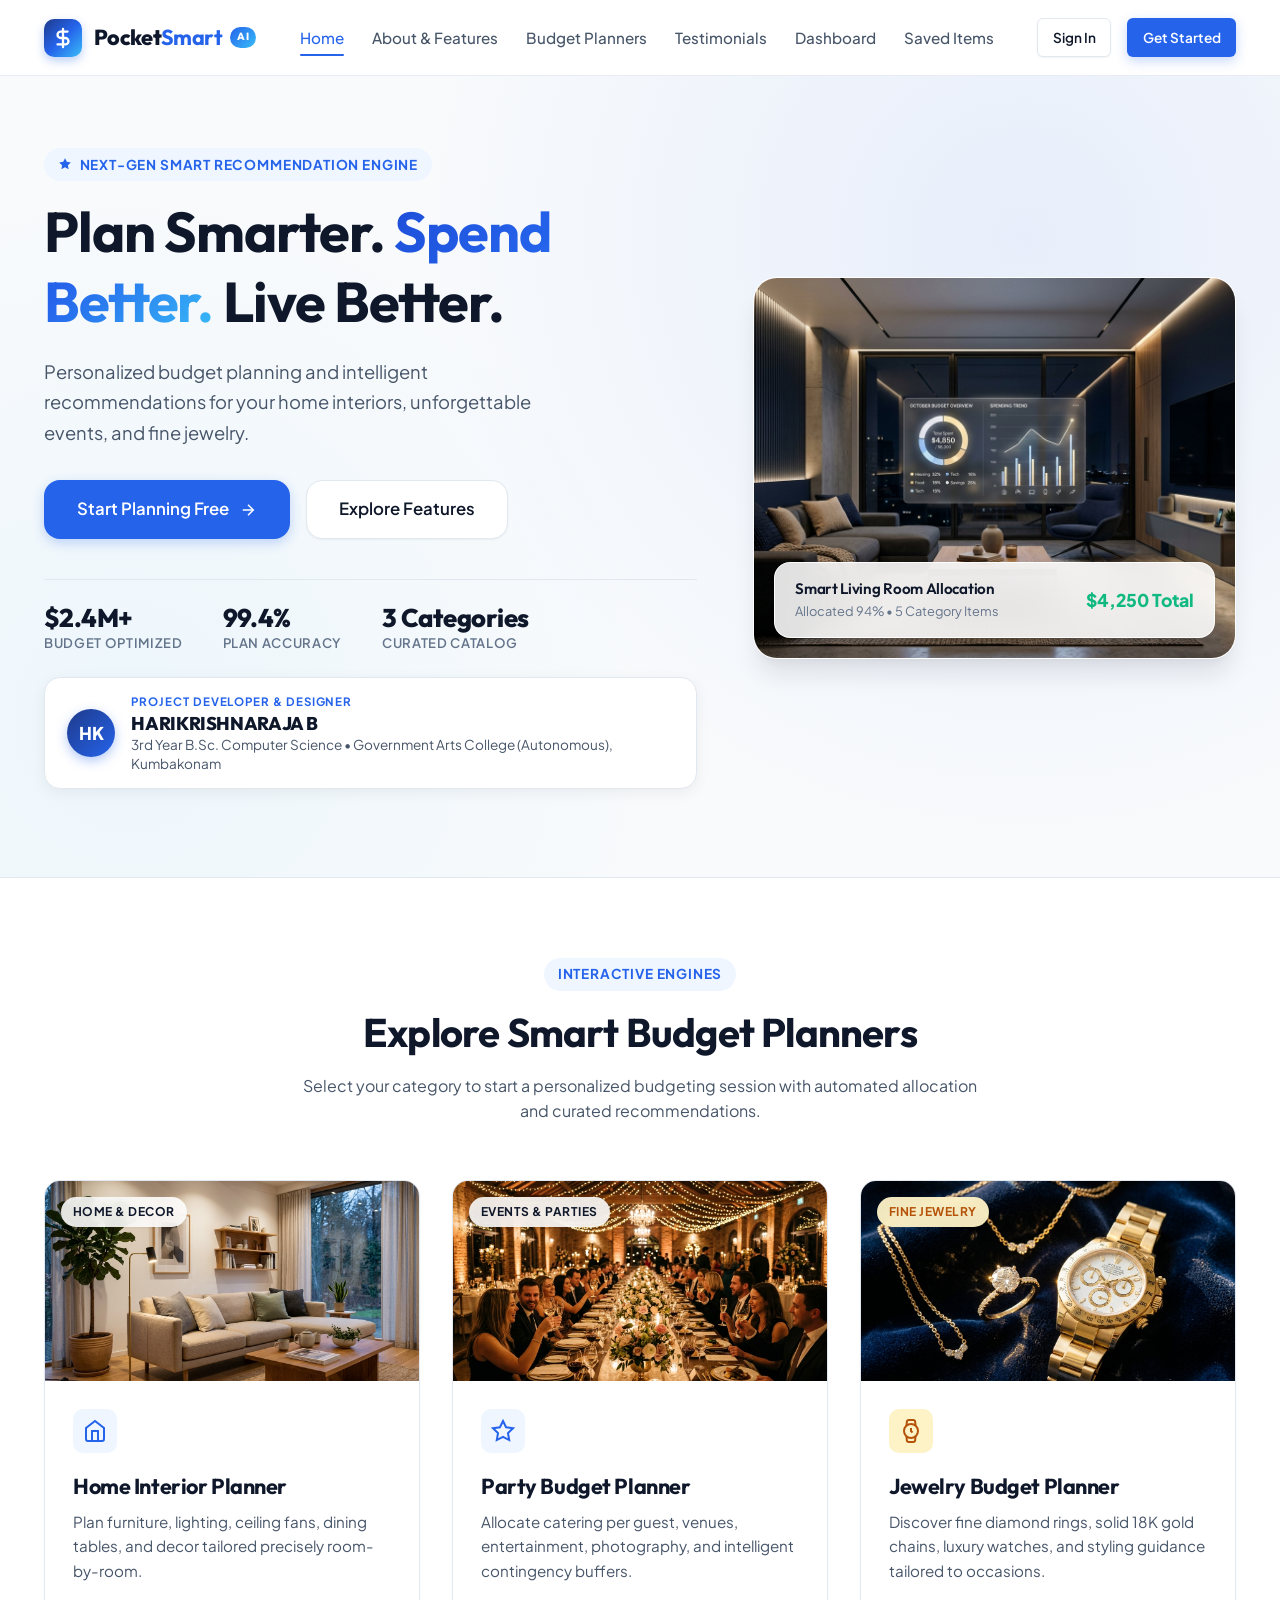
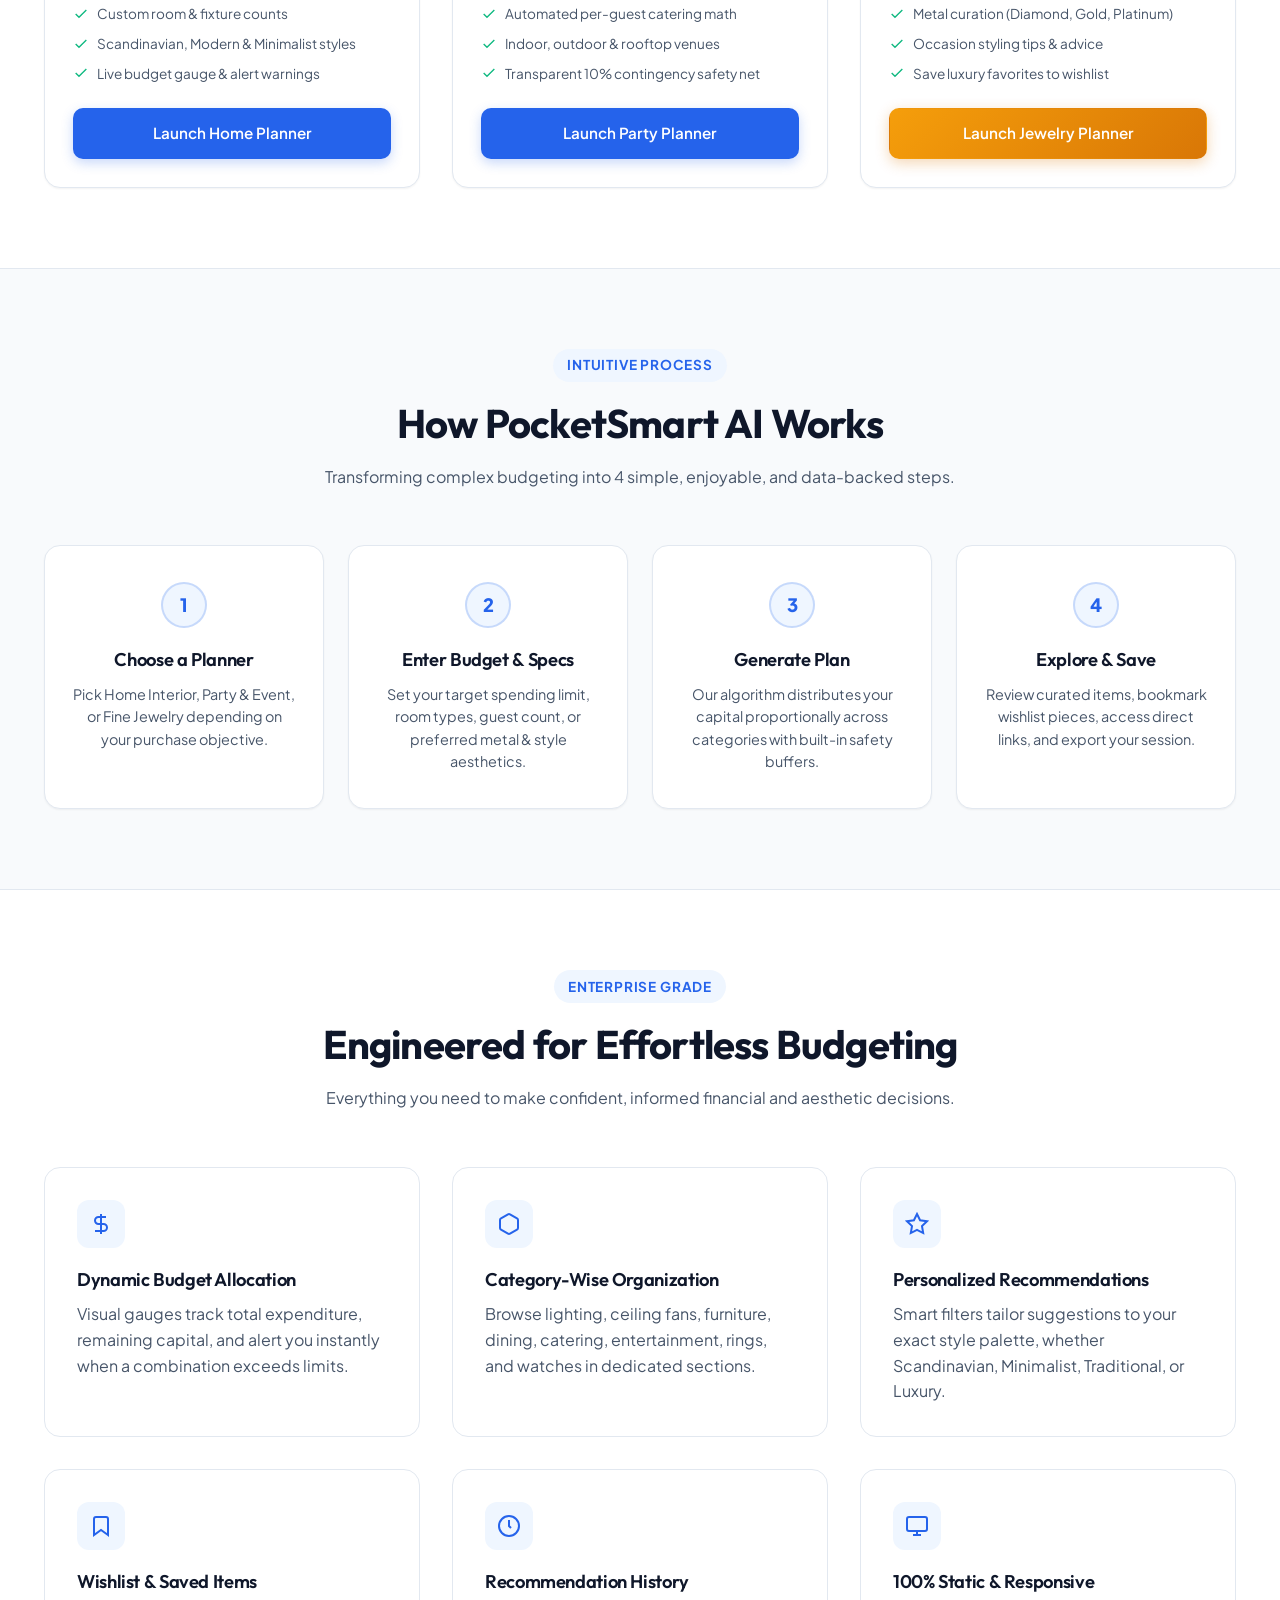
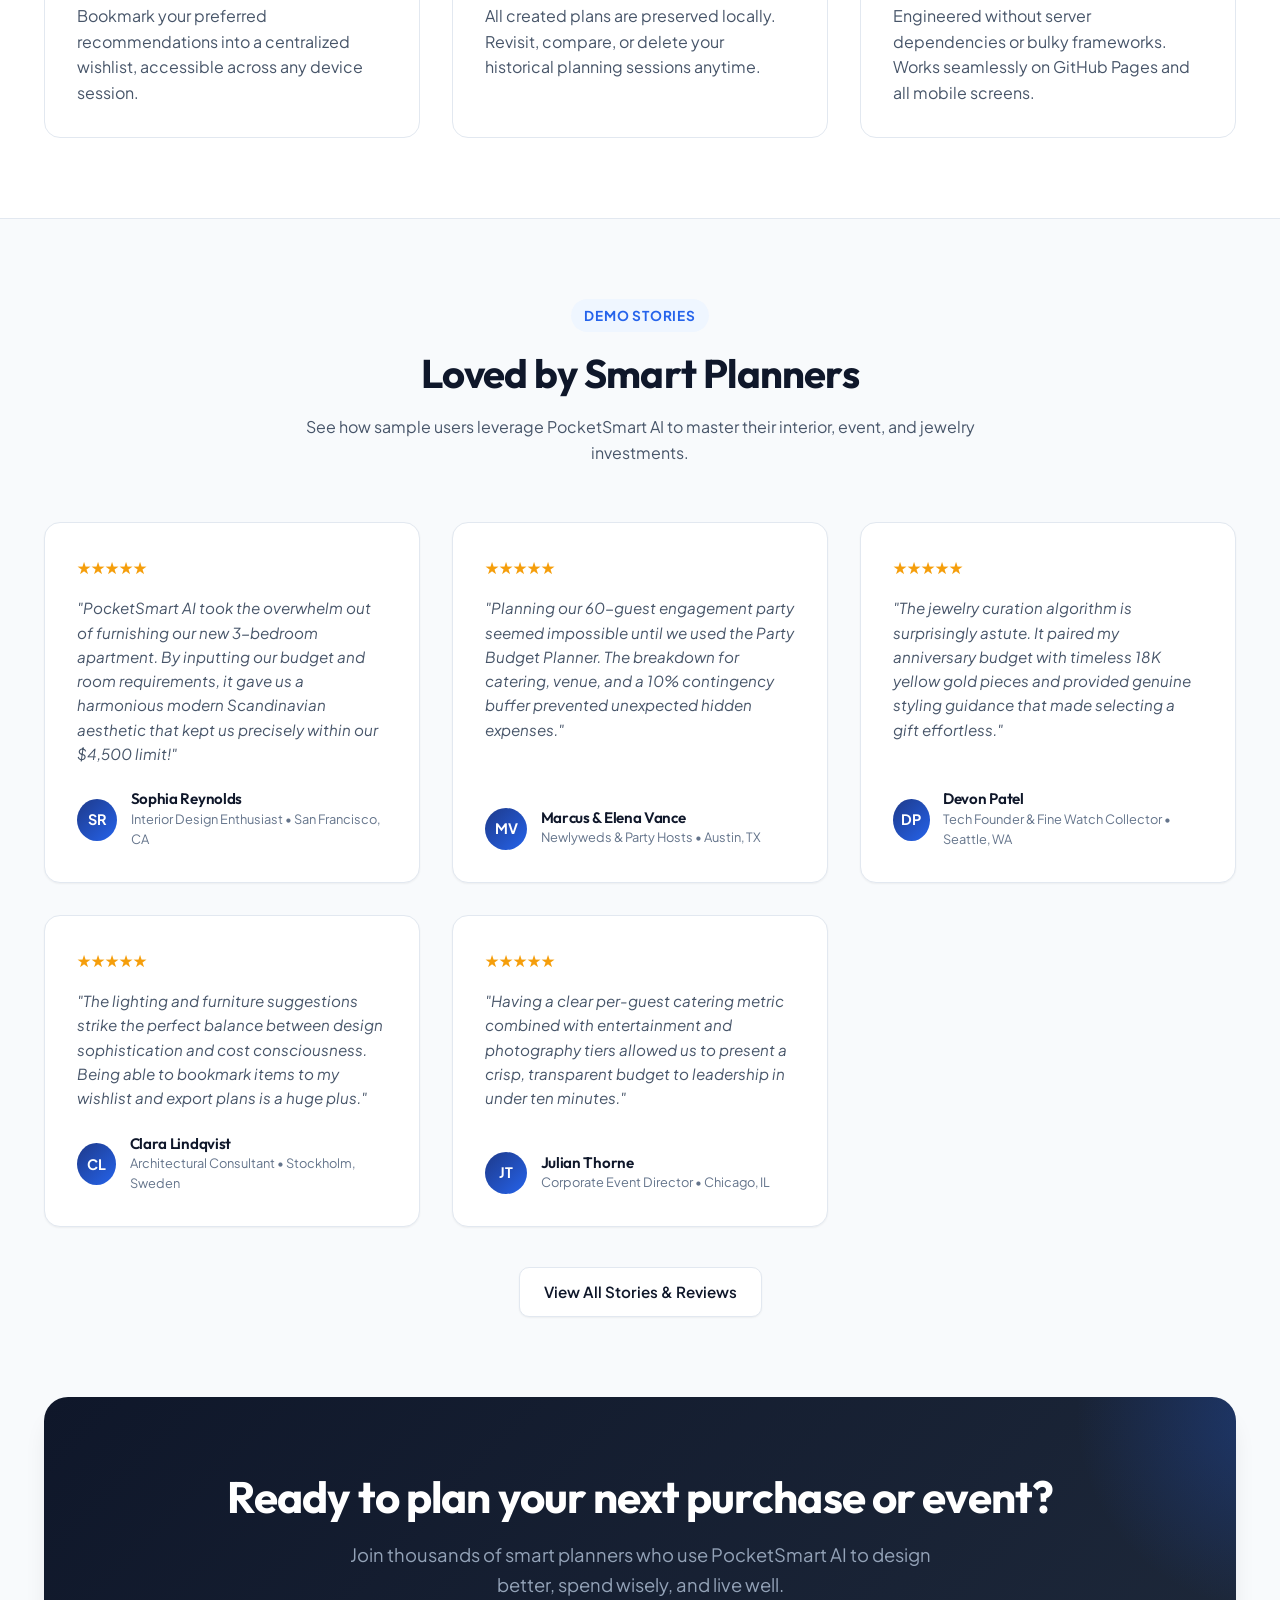
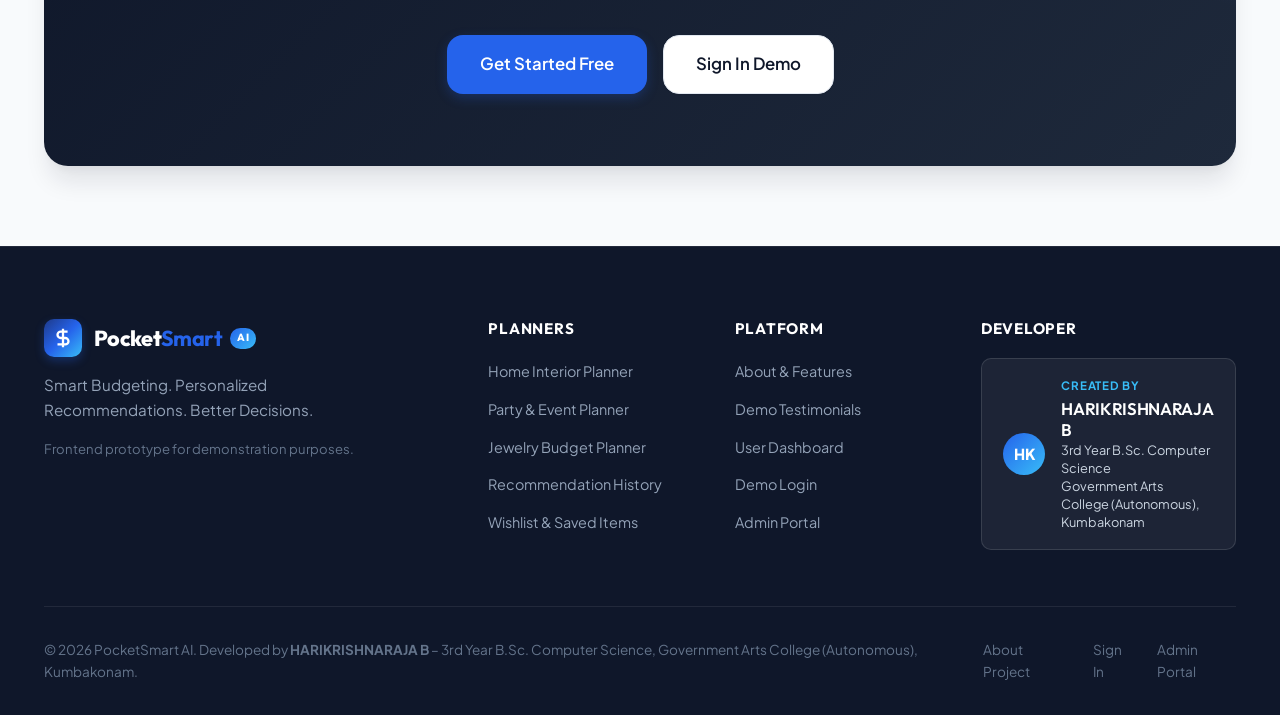
==== index.html @ 156cb635 "Add files via upload" ====
<!DOCTYPE html>
<html lang="en">
<head>
  <meta charset="UTF-8">
  <meta name="viewport" content="width=device-width, initial-scale=1.0">
  <title>PocketSmart AI – Smart Budget Planning & Personalized Recommendations</title>
  <meta name="description" content="Intelligent AI-inspired budget planning and personalized recommendations for home interiors, parties and events, and fine jewelry.">
  <link rel="stylesheet" href="css/style.css">
  <link rel="stylesheet" href="css/components.css">
  <link rel="stylesheet" href="css/responsive.css">
</head>
<body>

  <!-- Navigation Bar -->
  <header class="navbar" id="topNav">
    <div class="container">
      <a href="index.html" class="brand-logo" aria-label="PocketSmart AI Home">
        <div class="brand-icon">
          <svg width="22" height="22" viewBox="0 0 24 24" fill="none" stroke="currentColor" stroke-width="2.5" stroke-linecap="round" stroke-linejoin="round">
            <path d="M12 2v20M17 5H9.5a3.5 3.5 0 0 0 0 7h5a3.5 3.5 0 0 1 0 7H6"></path>
          </svg>
        </div>
        <span>Pocket<span class="highlight">Smart</span></span>
        <span class="brand-badge">AI</span>
      </a>

      <nav>
        <ul class="nav-menu" id="navMenu">
          <li><a href="index.html" class="nav-link active">Home</a></li>
          <li><a href="about.html" class="nav-link">About & Features</a></li>
          <li><a href="#planners" class="nav-link">Budget Planners</a></li>
          <li><a href="testimonials.html" class="nav-link">Testimonials</a></li>
          <li><a href="dashboard.html" class="nav-link">Dashboard</a></li>
          <li><a href="saved.html" class="nav-link">Saved Items</a></li>
          
          <li class="mobile-actions"></li>
        </ul>
      </nav>

      <div class="nav-actions">
        <!-- Hydrated dynamically by ui.js -->
        <a href="login.html" class="btn btn-secondary btn-sm">Sign In</a>
        <a href="#planners" class="btn btn-primary btn-sm">Get Started</a>
      </div>

      <button class="menu-toggle" id="menuToggle" aria-label="Toggle Navigation Menu">
        <svg width="24" height="24" viewBox="0 0 24 24" fill="none" stroke="currentColor" stroke-width="2">
          <line x1="3" y1="12" x2="21" y2="12"></line>
          <line x1="3" y1="6" x2="21" y2="6"></line>
          <line x1="3" y1="18" x2="21" y2="18"></line>
        </svg>
      </button>
    </div>
  </header>

  <main class="main-content">
    <!-- Hero Section -->
    <section class="hero">
      <div class="container">
        <div class="hero-grid">
          <div class="hero-content">
            <div class="section-tag">
              <svg width="14" height="14" viewBox="0 0 24 24" fill="currentColor"><polygon points="12 2 15.09 8.26 22 9.27 17 14.14 18.18 21.02 12 17.77 5.82 21.02 7 14.14 2 9.27 8.91 8.26 12 2"></polygon></svg>
              Next-Gen Smart Recommendation Engine
            </div>
            <h1>Plan Smarter. <span class="gradient-text">Spend Better.</span> Live Better.</h1>
            <p class="hero-subtitle">
              Personalized budget planning and intelligent recommendations for your home interiors, unforgettable events, and fine jewelry.
            </p>

            <div class="hero-cta">
              <a href="#planners" class="btn btn-primary btn-lg">
                Start Planning Free
                <svg width="18" height="18" viewBox="0 0 24 24" fill="none" stroke="currentColor" stroke-width="2"><line x1="5" y1="12" x2="19" y2="12"></line><polyline points="12 5 19 12 12 19"></polyline></svg>
              </a>
              <a href="about.html" class="btn btn-secondary btn-lg">Explore Features</a>
            </div>

            <div class="hero-stats">
              <div class="stat-item">
                <h4>$2.4M+</h4>
                <p>Budget Optimized</p>
              </div>
              <div class="stat-item">
                <h4>99.4%</h4>
                <p>Plan Accuracy</p>
              </div>
              <div class="stat-item">
                <h4>3 Categories</h4>
                <p>Curated Catalog</p>
              </div>
            </div>

            <!-- Student Developer Spotlight Card -->
            <div class="creator-spotlight-badge">
              <div class="creator-avatar-circle">HK</div>
              <div class="creator-meta">
                <span class="creator-by">Project Developer & Designer</span>
                <h3 class="creator-name">HARIKRISHNARAJA B</h3>
                <p class="creator-detail">3rd Year B.Sc. Computer Science • Government Arts College (Autonomous), Kumbakonam</p>
              </div>
            </div>
          </div>

          <div class="hero-visual">
            <div class="hero-visual-card">
              <img src="assets/images/hero_banner.jpg" alt="PocketSmart AI Smart Interior Budget Dashboard" class="hero-visual-img" />
              <div class="hero-floating-badge">
                <div class="hero-badge-info">
                  <h5>Smart Living Room Allocation</h5>
                  <p>Allocated 94% • 5 Category Items</p>
                </div>
                <div class="hero-badge-value">$4,250 Total</div>
              </div>
            </div>
          </div>
        </div>
      </div>
    </section>

    <!-- Smart Budget Planners Section -->
    <section class="section section-subtle" id="planners">
      <div class="container">
        <div class="section-header">
          <div class="section-tag">Interactive Engines</div>
          <h2>Explore Smart Budget Planners</h2>
          <p>Select your category to start a personalized budgeting session with automated allocation and curated recommendations.</p>
        </div>

        <div class="grid-3">
          <!-- 1. Home Interior Planner Card -->
          <div class="planner-card">
            <div class="planner-card-img-wrap">
              <img src="assets/images/home_thumb.jpg" alt="Home Interior Planner" class="planner-card-img" />
              <span class="planner-badge">Home & Decor</span>
            </div>
            <div class="planner-card-body">
              <div class="planner-card-icon">
                <svg width="24" height="24" viewBox="0 0 24 24" fill="none" stroke="currentColor" stroke-width="2">
                  <path d="M3 9l9-7 9 7v11a2 2 0 0 1-2 2H5a2 2 0 0 1-2-2z"></path>
                  <polyline points="9 22 9 12 15 12 15 22"></polyline>
                </svg>
              </div>
              <h3>Home Interior Planner</h3>
              <p>Plan furniture, lighting, ceiling fans, dining tables, and decor tailored precisely room-by-room.</p>
              
              <ul class="planner-features">
                <li>
                  <svg width="16" height="16" viewBox="0 0 24 24" fill="none" stroke="currentColor" stroke-width="2"><polyline points="20 6 9 17 4 12"></polyline></svg>
                  Custom room & fixture counts
                </li>
                <li>
                  <svg width="16" height="16" viewBox="0 0 24 24" fill="none" stroke="currentColor" stroke-width="2"><polyline points="20 6 9 17 4 12"></polyline></svg>
                  Scandinavian, Modern & Minimalist styles
                </li>
                <li>
                  <svg width="16" height="16" viewBox="0 0 24 24" fill="none" stroke="currentColor" stroke-width="2"><polyline points="20 6 9 17 4 12"></polyline></svg>
                  Live budget gauge & alert warnings
                </li>
              </ul>

              <a href="home-planner.html" class="btn btn-primary btn-block">Launch Home Planner</a>
            </div>
          </div>

          <!-- 2. Party Budget Planner Card -->
          <div class="planner-card">
            <div class="planner-card-img-wrap">
              <img src="assets/images/party_thumb.jpg" alt="Party Budget Planner" class="planner-card-img" />
              <span class="planner-badge">Events & Parties</span>
            </div>
            <div class="planner-card-body">
              <div class="planner-card-icon">
                <svg width="24" height="24" viewBox="0 0 24 24" fill="none" stroke="currentColor" stroke-width="2">
                  <polygon points="12 2 15.09 8.26 22 9.27 17 14.14 18.18 21.02 12 17.77 5.82 21.02 7 14.14 2 9.27 8.91 8.26 12 2"></polygon>
                </svg>
              </div>
              <h3>Party Budget Planner</h3>
              <p>Allocate catering per guest, venues, entertainment, photography, and intelligent contingency buffers.</p>
              
              <ul class="planner-features">
                <li>
                  <svg width="16" height="16" viewBox="0 0 24 24" fill="none" stroke="currentColor" stroke-width="2"><polyline points="20 6 9 17 4 12"></polyline></svg>
                  Automated per-guest catering math
                </li>
                <li>
                  <svg width="16" height="16" viewBox="0 0 24 24" fill="none" stroke="currentColor" stroke-width="2"><polyline points="20 6 9 17 4 12"></polyline></svg>
                  Indoor, outdoor & rooftop venues
                </li>
                <li>
                  <svg width="16" height="16" viewBox="0 0 24 24" fill="none" stroke="currentColor" stroke-width="2"><polyline points="20 6 9 17 4 12"></polyline></svg>
                  Transparent 10% contingency safety net
                </li>
              </ul>

              <a href="party-planner.html" class="btn btn-primary btn-block">Launch Party Planner</a>
            </div>
          </div>

          <!-- 3. Jewelry Budget Planner Card -->
          <div class="planner-card gold-theme">
            <div class="planner-card-img-wrap">
              <img src="assets/images/jewelry_thumb.jpg" alt="Jewelry Budget Planner" class="planner-card-img" />
              <span class="planner-badge gold">Fine Jewelry</span>
            </div>
            <div class="planner-card-body">
              <div class="planner-card-icon">
                <svg width="24" height="24" viewBox="0 0 24 24" fill="none" stroke="currentColor" stroke-width="2">
                  <circle cx="12" cy="12" r="7"></circle>
                  <polyline points="12 9 12 12 13.5 13.5"></polyline>
                  <path d="M16.51 17.35l-.35 3.83a2 2 0 0 1-2 1.82H9.83a2 2 0 0 1-2-1.82l-.35-3.83m.01-10.7l.35-3.83A2 2 0 0 1 9.83 1h4.35a2 2 0 0 1 2 1.82l.35 3.83"></path>
                </svg>
              </div>
              <h3>Jewelry Budget Planner</h3>
              <p>Discover fine diamond rings, solid 18K gold chains, luxury watches, and styling guidance tailored to occasions.</p>
              
              <ul class="planner-features">
                <li>
                  <svg width="16" height="16" viewBox="0 0 24 24" fill="none" stroke="currentColor" stroke-width="2"><polyline points="20 6 9 17 4 12"></polyline></svg>
                  Metal curation (Diamond, Gold, Platinum)
                </li>
                <li>
                  <svg width="16" height="16" viewBox="0 0 24 24" fill="none" stroke="currentColor" stroke-width="2"><polyline points="20 6 9 17 4 12"></polyline></svg>
                  Occasion styling tips & advice
                </li>
                <li>
                  <svg width="16" height="16" viewBox="0 0 24 24" fill="none" stroke="currentColor" stroke-width="2"><polyline points="20 6 9 17 4 12"></polyline></svg>
                  Save luxury favorites to wishlist
                </li>
              </ul>

              <a href="jewelry-planner.html" class="btn btn-gold btn-block">Launch Jewelry Planner</a>
            </div>
          </div>
        </div>
      </div>
    </section>

    <!-- How It Works Section -->
    <section class="section">
      <div class="container">
        <div class="section-header">
          <div class="section-tag">Intuitive Process</div>
          <h2>How PocketSmart AI Works</h2>
          <p>Transforming complex budgeting into 4 simple, enjoyable, and data-backed steps.</p>
        </div>

        <div class="grid-4">
          <div class="step-card">
            <div class="step-number">1</div>
            <h4>Choose a Planner</h4>
            <p>Pick Home Interior, Party & Event, or Fine Jewelry depending on your purchase objective.</p>
          </div>

          <div class="step-card">
            <div class="step-number">2</div>
            <h4>Enter Budget & Specs</h4>
            <p>Set your target spending limit, room types, guest count, or preferred metal & style aesthetics.</p>
          </div>

          <div class="step-card">
            <div class="step-number">3</div>
            <h4>Generate Plan</h4>
            <p>Our algorithm distributes your capital proportionally across categories with built-in safety buffers.</p>
          </div>

          <div class="step-card">
            <div class="step-number">4</div>
            <h4>Explore & Save</h4>
            <p>Review curated items, bookmark wishlist pieces, access direct links, and export your session.</p>
          </div>
        </div>
      </div>
    </section>

    <!-- Platform Features Grid -->
    <section class="section section-subtle">
      <div class="container">
        <div class="section-header">
          <div class="section-tag">Enterprise Grade</div>
          <h2>Engineered for Effortless Budgeting</h2>
          <p>Everything you need to make confident, informed financial and aesthetic decisions.</p>
        </div>

        <div class="grid-3">
          <div class="feature-box">
            <div class="feature-icon-box">
              <svg width="24" height="24" viewBox="0 0 24 24" fill="none" stroke="currentColor" stroke-width="2"><path d="M12 2v20M17 5H9.5a3.5 3.5 0 0 0 0 7h5a3.5 3.5 0 0 1 0 7H6"></path></svg>
            </div>
            <h4>Dynamic Budget Allocation</h4>
            <p>Visual gauges track total expenditure, remaining capital, and alert you instantly when a combination exceeds limits.</p>
          </div>

          <div class="feature-box">
            <div class="feature-icon-box">
              <svg width="24" height="24" viewBox="0 0 24 24" fill="none" stroke="currentColor" stroke-width="2"><path d="M21 16V8a2 2 0 0 0-1-1.73l-7-4a2 2 0 0 0-2 0l-7 4A2 2 0 0 0 3 8v8a2 2 0 0 0 1 1.73l7 4a2 2 0 0 0 2 0l7-4A2 2 0 0 0 21 16z"></path></svg>
            </div>
            <h4>Category-Wise Organization</h4>
            <p>Browse lighting, ceiling fans, furniture, dining, catering, entertainment, rings, and watches in dedicated sections.</p>
          </div>

          <div class="feature-box">
            <div class="feature-icon-box">
              <svg width="24" height="24" viewBox="0 0 24 24" fill="none" stroke="currentColor" stroke-width="2"><polygon points="12 2 15.09 8.26 22 9.27 17 14.14 18.18 21.02 12 17.77 5.82 21.02 7 14.14 2 9.27 8.91 8.26 12 2"></polygon></svg>
            </div>
            <h4>Personalized Recommendations</h4>
            <p>Smart filters tailor suggestions to your exact style palette, whether Scandinavian, Minimalist, Traditional, or Luxury.</p>
          </div>

          <div class="feature-box">
            <div class="feature-icon-box">
              <svg width="24" height="24" viewBox="0 0 24 24" fill="none" stroke="currentColor" stroke-width="2"><path d="M19 21l-7-5-7 5V5a2 2 0 0 1 2-2h10a2 2 0 0 1 2 2z"></path></svg>
            </div>
            <h4>Wishlist & Saved Items</h4>
            <p>Bookmark your preferred recommendations into a centralized wishlist, accessible across any device session.</p>
          </div>

          <div class="feature-box">
            <div class="feature-icon-box">
              <svg width="24" height="24" viewBox="0 0 24 24" fill="none" stroke="currentColor" stroke-width="2"><circle cx="12" cy="12" r="10"></circle><polyline points="12 6 12 12 14 14"></polyline></svg>
            </div>
            <h4>Recommendation History</h4>
            <p>All created plans are preserved locally. Revisit, compare, or delete your historical planning sessions anytime.</p>
          </div>

          <div class="feature-box">
            <div class="feature-icon-box">
              <svg width="24" height="24" viewBox="0 0 24 24" fill="none" stroke="currentColor" stroke-width="2"><rect x="2" y="3" width="20" height="14" rx="2" ry="2"></rect><line x1="8" y1="21" x2="16" y2="21"></line><line x1="12" y1="17" x2="12" y2="21"></line></svg>
            </div>
            <h4>100% Static & Responsive</h4>
            <p>Engineered without server dependencies or bulky frameworks. Works seamlessly on GitHub Pages and all mobile screens.</p>
          </div>
        </div>
      </div>
    </section>

    <!-- Testimonials Preview Section -->
    <section class="section">
      <div class="container">
        <div class="section-header">
          <div class="section-tag">Demo Stories</div>
          <h2>Loved by Smart Planners</h2>
          <p>See how sample users leverage PocketSmart AI to master their interior, event, and jewelry investments.</p>
        </div>

        <div class="grid-3" id="testimonialsGrid">
          <!-- Hydrated dynamically from data/testimonials.json -->
        </div>

        <div style="text-align: center; margin-top: 2.5rem;">
          <a href="testimonials.html" class="btn btn-secondary">View All Stories & Reviews</a>
        </div>
      </div>
    </section>

    <!-- Call to Action Section -->
    <section class="section" style="padding-top: 0;">
      <div class="container">
        <div class="cta-banner">
          <h2>Ready to plan your next purchase or event?</h2>
          <p>Join thousands of smart planners who use PocketSmart AI to design better, spend wisely, and live well.</p>
          <div class="cta-buttons">
            <a href="register.html" class="btn btn-primary btn-lg">Get Started Free</a>
            <a href="login.html" class="btn btn-secondary btn-lg">Sign In Demo</a>
          </div>
        </div>
      </div>
    </section>
  </main>

  <!-- Footer -->
  <footer class="footer">
    <div class="container">
      <div class="footer-grid">
        <div class="footer-brand">
          <a href="index.html" class="brand-logo" style="color: #fff;">
            <div class="brand-icon">
              <svg width="22" height="22" viewBox="0 0 24 24" fill="none" stroke="currentColor" stroke-width="2.5"><path d="M12 2v20M17 5H9.5a3.5 3.5 0 0 0 0 7h5a3.5 3.5 0 0 1 0 7H6"></path></svg>
            </div>
            <span>Pocket<span class="highlight">Smart</span></span>
            <span class="brand-badge">AI</span>
          </a>
          <p>Smart Budgeting. Personalized Recommendations. Better Decisions.</p>
          <div style="margin-top: 1rem; font-size: 0.82rem; color: #64748b;">
            Frontend prototype for demonstration purposes.
          </div>
        </div>

        <div>
          <h4 class="footer-title">Planners</h4>
          <ul class="footer-links">
            <li><a href="home-planner.html">Home Interior Planner</a></li>
            <li><a href="party-planner.html">Party & Event Planner</a></li>
            <li><a href="jewelry-planner.html">Jewelry Budget Planner</a></li>
            <li><a href="history.html">Recommendation History</a></li>
            <li><a href="saved.html">Wishlist & Saved Items</a></li>
          </ul>
        </div>

        <div>
          <h4 class="footer-title">Platform</h4>
          <ul class="footer-links">
            <li><a href="about.html">About & Features</a></li>
            <li><a href="testimonials.html">Demo Testimonials</a></li>
            <li><a href="dashboard.html">User Dashboard</a></li>
            <li><a href="login.html">Demo Login</a></li>
            <li><a href="admin-login.html">Admin Portal</a></li>
          </ul>
        </div>

        <div>
          <h4 class="footer-title">Developer</h4>
          <div class="footer-creator-box">
            <div class="footer-creator-avatar">HK</div>
            <div>
              <div style="font-size: 0.72rem; text-transform: uppercase; color: #38bdf8; font-weight: 700; letter-spacing: 0.06em;">Created By</div>
              <h4 style="color: #ffffff; font-size: 1.05rem; margin: 0.15rem 0;">HARIKRISHNARAJA B</h4>
              <p style="font-size: 0.8rem; color: #cbd5e1; margin: 0; line-height: 1.4;">
                3rd Year B.Sc. Computer Science<br>
                Government Arts College (Autonomous), Kumbakonam
              </p>
            </div>
          </div>
        </div>
      </div>

      <div class="footer-bottom">
        <p>&copy; 2026 PocketSmart AI. Developed by <strong>HARIKRISHNARAJA B</strong> – 3rd Year B.Sc. Computer Science, Government Arts College (Autonomous), Kumbakonam.</p>
        <div style="display: flex; gap: 1.5rem;">
          <a href="about.html" style="color:#64748b;">About Project</a>
          <a href="login.html" style="color:#64748b;">Sign In</a>
          <a href="admin-login.html" style="color:#64748b;">Admin Portal</a>
        </div>
      </div>
    </div>
  </footer>

  <!-- Scripts -->
  <script src="js/storage.js"></script>
  <script src="js/ui.js"></script>
  <script src="js/auth.js"></script>
  <script src="js/app.js"></script>
</body>
</html>
---- css/style.css ----
/* ==========================================================================
   PocketSmart AI - Core Design System & Global Styles
   ========================================================================== */

@import url('https://fonts.googleapis.com/css2?family=Plus+Jakarta+Sans:wght@300;400;500;600;700;800&family=Outfit:wght@400;500;600;700&display=swap');

:root {
  /* Color Palette */
  --primary-color: #0f172a;
  /* Deep Navy / Slate */
  --primary-light: #1e293b;
  --primary-dark: #020617;
  --secondary-color: #2563eb;
  /* Royal Blue */
  --secondary-hover: #1d4ed8;
  --secondary-soft: #eff6ff;
  --accent-color: #38bdf8;
  /* Soft Blue / Sky */
  --accent-gold: #d97706;
  /* Subtle Gold for Jewelry & Luxury */
  --accent-gold-light: #fef3c7;
  --accent-gold-dark: #b45309;
  --success-color: #10b981;
  /* Emerald */
  --success-soft: #ecfdf5;
  --warning-color: #f59e0b;
  /* Amber */
  --warning-soft: #fffbeb;
  --danger-color: #ef4444;
  /* Crimson */
  --danger-soft: #fef2f2;

  /* Surfaces & Backgrounds */
  --background-color: #f8fafc;
  --surface-color: #ffffff;
  --surface-subtle: #f1f5f9;
  --surface-card: #ffffff;
  --surface-glass: rgba(255, 255, 255, 0.88);
  --surface-glass-dark: rgba(15, 23, 42, 0.92);

  /* Typography Colors */
  --text-color: #0f172a;
  --text-secondary: #475569;
  --muted-text-color: #64748b;
  --text-inverse: #ffffff;

  /* Borders & Shadows */
  --border-color: #e2e8f0;
  --border-focus: #3b82f6;
  --shadow-sm: 0 1px 2px 0 rgba(0, 0, 0, 0.05);
  --shadow-md: 0 4px 6px -1px rgba(15, 23, 42, 0.08), 0 2px 4px -2px rgba(15, 23, 42, 0.06);
  --shadow-lg: 0 10px 15px -3px rgba(15, 23, 42, 0.08), 0 4px 6px -4px rgba(15, 23, 42, 0.04);
  --shadow-xl: 0 20px 25px -5px rgba(15, 23, 42, 0.1), 0 8px 10px -6px rgba(15, 23, 42, 0.05);
  --shadow-glow: 0 0 25px -5px rgba(37, 99, 235, 0.25);
  --shadow-gold: 0 10px 20px -5px rgba(217, 119, 6, 0.2);

  /* Dimensions & Radius */
  --radius-sm: 6px;
  --radius-md: 10px;
  --radius-lg: 16px;
  --radius-xl: 24px;
  --radius-full: 9999px;
  --container-max: 1240px;
  --nav-height: 76px;

  /* Fonts */
  --font-sans: 'Plus Jakarta Sans', -apple-system, BlinkMacSystemFont, 'Segoe UI', Roboto, sans-serif;
  --font-heading: 'Outfit', 'Plus Jakarta Sans', sans-serif;

  /* Transitions */
  --transition-fast: 150ms cubic-bezier(0.4, 0, 0.2, 1);
  --transition-normal: 250ms cubic-bezier(0.4, 0, 0.2, 1);
  --transition-slow: 350ms cubic-bezier(0.4, 0, 0.2, 1);
}

/* Base Reset */
*,
*::before,
*::after {
  box-sizing: border-box;
  margin: 0;
  padding: 0;
}

html {
  font-size: 16px;
  scroll-behavior: smooth;
  -webkit-font-smoothing: antialiased;
  -moz-osx-font-smoothing: grayscale;
}

body {
  font-family: var(--font-sans);
  background-color: var(--background-color);
  color: var(--text-color);
  line-height: 1.6;
  min-height: 100vh;
  display: flex;
  flex-direction: column;
  overflow-x: hidden;
}

img,
svg {
  display: block;
  max-width: 100%;
}

a {
  color: var(--secondary-color);
  text-decoration: none;
  transition: color var(--transition-fast);
}

a:hover {
  color: var(--secondary-hover);
}

button,
input,
select,
textarea {
  font: inherit;
  color: inherit;
}

/* Typography Hierarchy */
h1,
h2,
h3,
h4,
h5,
h6 {
  font-family: var(--font-heading);
  color: var(--primary-color);
  line-height: 1.25;
  font-weight: 700;
  letter-spacing: -0.02em;
}

h1 {
  font-size: clamp(2.25rem, 4vw + 1rem, 3.5rem);
}

h2 {
  font-size: clamp(1.75rem, 3vw + 0.5rem, 2.5rem);
}

h3 {
  font-size: clamp(1.25rem, 2vw + 0.25rem, 1.75rem);
}

h4 {
  font-size: 1.25rem;
  font-weight: 600;
}

h5 {
  font-size: 1.1rem;
  font-weight: 600;
}

h6 {
  font-size: 0.95rem;
  font-weight: 600;
  text-transform: uppercase;
  letter-spacing: 0.05em;
}

p {
  color: var(--text-secondary);
  font-size: 1rem;
}

.text-muted {
  color: var(--muted-text-color);
}

.text-primary {
  color: var(--secondary-color);
}

.text-gold {
  color: var(--accent-gold);
}

.text-danger {
  color: var(--danger-color);
}

.text-success {
  color: var(--success-color);
}

/* Layout Containers */
.container {
  width: 100%;
  max-width: var(--container-max);
  margin-left: auto;
  margin-right: auto;
  padding-left: 1.5rem;
  padding-right: 1.5rem;
}

.main-content {
  flex: 1 0 auto;
}

.section {
  padding: 5rem 0;
}

.section-subtle {
  background-color: var(--surface-color);
  border-top: 1px solid var(--border-color);
  border-bottom: 1px solid var(--border-color);
}

.section-dark {
  background-color: var(--primary-color);
  color: #fff;
}

.section-dark h2,
.section-dark h3,
.section-dark h4 {
  color: #fff;
}

.section-dark p {
  color: #94a3b8;
}

.section-header {
  text-align: center;
  max-width: 680px;
  margin: 0 auto 3.5rem;
}

.section-tag {
  display: inline-flex;
  align-items: center;
  gap: 0.5rem;
  padding: 0.35rem 0.85rem;
  background-color: var(--secondary-soft);
  color: var(--secondary-color);
  font-size: 0.85rem;
  font-weight: 700;
  text-transform: uppercase;
  letter-spacing: 0.06em;
  border-radius: var(--radius-full);
  margin-bottom: 1rem;
}

.section-tag.gold {
  background-color: var(--accent-gold-light);
  color: var(--accent-gold-dark);
}

.section-header h2 {
  margin-bottom: 1rem;
}

/* Grid Utilities */
.grid-2 {
  display: grid;
  grid-template-columns: repeat(2, 1fr);
  gap: 2rem;
}

.grid-3 {
  display: grid;
  grid-template-columns: repeat(3, 1fr);
  gap: 2rem;
}

.grid-4 {
  display: grid;
  grid-template-columns: repeat(4, 1fr);
  gap: 1.5rem;
}

/* Buttons */
.btn {
  display: inline-flex;
  align-items: center;
  justify-content: center;
  gap: 0.6rem;
  padding: 0.75rem 1.5rem;
  font-weight: 600;
  font-size: 0.95rem;
  border-radius: var(--radius-md);
  border: 1px solid transparent;
  cursor: pointer;
  transition: all var(--transition-normal);
  text-decoration: none;
  white-space: nowrap;
}

.btn:focus-visible {
  outline: 2px solid var(--border-focus);
  outline-offset: 2px;
}

.btn-primary {
  background-color: var(--secondary-color);
  color: #ffffff;
  box-shadow: 0 4px 12px rgba(37, 99, 235, 0.25);
}

.btn-primary:hover {
  background-color: var(--secondary-hover);
  color: #ffffff;
  transform: translateY(-2px);
  box-shadow: 0 6px 16px rgba(37, 99, 235, 0.35);
}

.btn-secondary {
  background-color: var(--surface-color);
  color: var(--primary-color);
  border-color: var(--border-color);
  box-shadow: var(--shadow-sm);
}

.btn-secondary:hover {
  background-color: var(--surface-subtle);
  border-color: #cbd5e1;
  color: var(--primary-color);
  transform: translateY(-2px);
}

.btn-outline {
  background-color: transparent;
  color: var(--secondary-color);
  border-color: var(--secondary-color);
}

.btn-outline:hover {
  background-color: var(--secondary-soft);
  color: var(--secondary-hover);
}

.btn-gold {
  background: linear-gradient(135deg, #f59e0b 0%, #d97706 100%);
  color: #ffffff;
  box-shadow: 0 4px 14px rgba(217, 119, 6, 0.3);
}

.btn-gold:hover {
  background: linear-gradient(135deg, #fbbf24 0%, #b45309 100%);
  color: #ffffff;
  transform: translateY(-2px);
  box-shadow: 0 6px 18px rgba(217, 119, 6, 0.4);
}

.btn-danger {
  background-color: var(--danger-color);
  color: #fff;
}

.btn-danger:hover {
  background-color: #dc2626;
  color: #fff;
}

.btn-sm {
  padding: 0.45rem 0.9rem;
  font-size: 0.85rem;
  border-radius: var(--radius-sm);
}

.btn-lg {
  padding: 0.95rem 2rem;
  font-size: 1.05rem;
  border-radius: var(--radius-lg);
}

.btn-block {
  width: 100%;
}

/* Navigation Bar */
.navbar {
  position: sticky;
  top: 0;
  z-index: 100;
  height: var(--nav-height);
  background-color: var(--surface-glass);
  backdrop-filter: blur(12px);
  -webkit-backdrop-filter: blur(12px);
  border-bottom: 1px solid rgba(226, 232, 240, 0.8);
  display: flex;
  align-items: center;
  transition: all var(--transition-normal);
}

.navbar .container {
  display: flex;
  align-items: center;
  justify-content: space-between;
}

/* Brand Logo */
.brand-logo {
  display: flex;
  align-items: center;
  gap: 0.75rem;
  font-family: var(--font-heading);
  font-size: 1.35rem;
  font-weight: 800;
  color: var(--primary-color);
  text-decoration: none;
  letter-spacing: -0.03em;
}

.brand-icon {
  width: 38px;
  height: 38px;
  background: linear-gradient(135deg, #1e3a8a 0%, #2563eb 50%, #38bdf8 100%);
  border-radius: 10px;
  display: flex;
  align-items: center;
  justify-content: center;
  color: #ffffff;
  box-shadow: 0 4px 10px rgba(37, 99, 235, 0.3);
}

.brand-logo span.highlight {
  color: var(--secondary-color);
  font-weight: 700;
}

.brand-badge {
  font-size: 0.65rem;
  font-weight: 800;
  text-transform: uppercase;
  background: linear-gradient(135deg, #2563eb, #38bdf8);
  color: #ffffff;
  padding: 0.15rem 0.45rem;
  border-radius: var(--radius-full);
  margin-left: -0.25rem;
  letter-spacing: 0.05em;
}

/* Nav Menu */
.nav-menu {
  display: flex;
  align-items: center;
  gap: 1.75rem;
  list-style: none;
}

.nav-menu .mobile-actions {
  display: none;
}

.nav-link {
  font-weight: 500;
  font-size: 0.95rem;
  color: var(--text-secondary);
  transition: color var(--transition-fast);
  position: relative;
  padding: 0.35rem 0;
}

.nav-link:hover,
.nav-link.active {
  color: var(--secondary-color);
}

.nav-link.active::after {
  content: '';
  position: absolute;
  bottom: -4px;
  left: 0;
  width: 100%;
  height: 2px;
  background-color: var(--secondary-color);
  border-radius: var(--radius-full);
}

/* Nav Actions */
.nav-actions {
  display: flex;
  align-items: center;
  gap: 1rem;
}

/* User pill in nav when logged in */
.nav-user-pill {
  display: flex;
  align-items: center;
  gap: 0.5rem;
  padding: 0.35rem 0.75rem;
  background-color: var(--surface-subtle);
  border: 1px solid var(--border-color);
  border-radius: var(--radius-full);
  font-size: 0.85rem;
  font-weight: 600;
  color: var(--primary-color);
}

.nav-user-avatar {
  width: 26px;
  height: 26px;
  border-radius: 50%;
  background-color: var(--secondary-color);
  color: #fff;
  display: flex;
  align-items: center;
  justify-content: center;
  font-size: 0.75rem;
  font-weight: 700;
}

/* Mobile Hamburger Toggle */
.menu-toggle {
  display: none;
  background: none;
  border: none;
  cursor: pointer;
  padding: 0.5rem;
  color: var(--primary-color);
}

/* Demo Notice Banner - Hidden as requested */
.demo-banner {
  display: none !important;
}

/* Creator Spotlight Badge */
.creator-spotlight-badge {
  display: inline-flex;
  align-items: center;
  gap: 1rem;
  background: var(--surface-card);
  border: 1px solid var(--border-color);
  padding: 0.9rem 1.4rem;
  border-radius: var(--radius-lg);
  box-shadow: 0 4px 15px rgba(15, 23, 42, 0.06);
  margin-top: 1.5rem;
  transition: all var(--transition-normal);
  text-align: left;
}

.creator-spotlight-badge:hover {
  transform: translateY(-2px);
  box-shadow: 0 8px 25px rgba(37, 99, 235, 0.15);
  border-color: var(--secondary-color);
}

.creator-avatar-circle {
  width: 48px;
  height: 48px;
  border-radius: 50%;
  background: linear-gradient(135deg, #1e3a8a 0%, #2563eb 100%);
  color: #ffffff;
  display: flex;
  align-items: center;
  justify-content: center;
  font-weight: 800;
  font-size: 1.1rem;
  box-shadow: 0 4px 12px rgba(37, 99, 235, 0.35);
  flex-shrink: 0;
}

.creator-meta {
  display: flex;
  flex-direction: column;
}

.creator-by {
  font-size: 0.72rem;
  text-transform: uppercase;
  letter-spacing: 0.08em;
  color: var(--secondary-color);
  font-weight: 700;
}

.creator-name {
  font-size: 1.15rem;
  font-weight: 800;
  color: var(--primary-color);
  margin: 0.1rem 0;
  line-height: 1.2;
}

.creator-detail {
  font-size: 0.85rem;
  color: var(--text-secondary);
  line-height: 1.35;
}

/* Footer Creator Credit Box */
.footer-creator-box {
  background: rgba(255, 255, 255, 0.06);
  border: 1px solid rgba(255, 255, 255, 0.12);
  border-radius: var(--radius-md);
  padding: 1.1rem 1.35rem;
  margin-top: 1.25rem;
  display: flex;
  align-items: center;
  gap: 1rem;
}

.footer-creator-avatar {
  width: 42px;
  height: 42px;
  border-radius: 50%;
  background: linear-gradient(135deg, #2563eb, #38bdf8);
  color: #fff;
  display: flex;
  align-items: center;
  justify-content: center;
  font-weight: 800;
  font-size: 0.95rem;
  flex-shrink: 0;
}

/* Hero Section */
.hero {
  position: relative;
  padding: 4.5rem 0 5.5rem;
  background: radial-gradient(circle at 80% 20%, rgba(37, 99, 235, 0.08) 0%, transparent 50%),
    radial-gradient(circle at 10% 80%, rgba(56, 189, 248, 0.06) 0%, transparent 40%),
    var(--background-color);
  overflow: hidden;
}

.hero-grid {
  display: grid;
  grid-template-columns: 1.15fr 0.85fr;
  align-items: center;
  gap: 3.5rem;
}

.hero-content h1 {
  margin-bottom: 1.25rem;
  color: var(--primary-color);
}

.hero-content h1 span.gradient-text {
  background: linear-gradient(135deg, #1d4ed8 0%, #2563eb 50%, #38bdf8 100%);
  -webkit-background-clip: text;
  background-clip: text;
  -webkit-text-fill-color: transparent;
}

.hero-subtitle {
  font-size: 1.15rem;
  color: var(--text-secondary);
  margin-bottom: 2rem;
  max-width: 540px;
  line-height: 1.65;
}

.hero-cta {
  display: flex;
  align-items: center;
  gap: 1rem;
  margin-bottom: 2.5rem;
}

.hero-stats {
  display: flex;
  align-items: center;
  gap: 2.5rem;
  padding-top: 1.5rem;
  border-top: 1px solid var(--border-color);
}

.stat-item h4 {
  font-size: 1.6rem;
  color: var(--primary-color);
  font-weight: 800;
  line-height: 1.1;
}

.stat-item p {
  font-size: 0.82rem;
  color: var(--muted-text-color);
  text-transform: uppercase;
  letter-spacing: 0.05em;
  font-weight: 600;
}

/* Hero Visual Banner */
.hero-visual-card {
  position: relative;
  border-radius: var(--radius-xl);
  overflow: hidden;
  box-shadow: var(--shadow-xl);
  border: 1px solid rgba(255, 255, 255, 0.8);
  background: #ffffff;
  transition: transform var(--transition-slow);
}

.hero-visual-card:hover {
  transform: translateY(-4px);
}

.hero-visual-img {
  width: 100%;
  height: 380px;
  object-fit: cover;
  display: block;
}

.hero-floating-badge {
  position: absolute;
  bottom: 1.25rem;
  left: 1.25rem;
  right: 1.25rem;
  background: var(--surface-glass);
  backdrop-filter: blur(16px);
  -webkit-backdrop-filter: blur(16px);
  padding: 1rem 1.25rem;
  border-radius: var(--radius-lg);
  border: 1px solid rgba(255, 255, 255, 0.9);
  box-shadow: var(--shadow-md);
  display: flex;
  align-items: center;
  justify-content: space-between;
}

.hero-badge-info h5 {
  font-size: 0.95rem;
  margin-bottom: 0.2rem;
}

.hero-badge-info p {
  font-size: 0.8rem;
  color: var(--muted-text-color);
}

.hero-badge-value {
  font-size: 1.1rem;
  font-weight: 800;
  color: var(--success-color);
}

/* Planner Cards Section */
.planner-card {
  background-color: var(--surface-card);
  border-radius: var(--radius-lg);
  border: 1px solid var(--border-color);
  overflow: hidden;
  box-shadow: var(--shadow-sm);
  transition: all var(--transition-normal);
  display: flex;
  flex-direction: column;
}

.planner-card:hover {
  transform: translateY(-6px);
  box-shadow: var(--shadow-xl);
  border-color: #cbd5e1;
}

.planner-card-img-wrap {
  position: relative;
  height: 200px;
  overflow: hidden;
  background-color: #e2e8f0;
}

.planner-card-img {
  width: 100%;
  height: 100%;
  object-fit: cover;
  transition: transform var(--transition-slow);
}

.planner-card:hover .planner-card-img {
  transform: scale(1.05);
}

.planner-badge {
  position: absolute;
  top: 1rem;
  left: 1rem;
  padding: 0.35rem 0.75rem;
  border-radius: var(--radius-full);
  font-size: 0.75rem;
  font-weight: 700;
  letter-spacing: 0.04em;
  text-transform: uppercase;
  background: var(--surface-glass);
  backdrop-filter: blur(8px);
  color: var(--primary-color);
  box-shadow: var(--shadow-sm);
}

.planner-badge.gold {
  background: rgba(254, 243, 199, 0.95);
  color: var(--accent-gold-dark);
}

.planner-card-body {
  padding: 1.75rem;
  display: flex;
  flex-direction: column;
  flex-grow: 1;
}

.planner-card-icon {
  width: 44px;
  height: 44px;
  border-radius: var(--radius-md);
  background-color: var(--secondary-soft);
  color: var(--secondary-color);
  display: flex;
  align-items: center;
  justify-content: center;
  margin-bottom: 1.25rem;
}

.planner-card.gold-theme .planner-card-icon {
  background-color: var(--accent-gold-light);
  color: var(--accent-gold-dark);
}

.planner-card-body h3 {
  font-size: 1.35rem;
  margin-bottom: 0.65rem;
}

.planner-card-body p {
  font-size: 0.95rem;
  color: var(--text-secondary);
  margin-bottom: 1.25rem;
  flex-grow: 1;
}

.planner-features {
  list-style: none;
  margin-bottom: 1.5rem;
  display: flex;
  flex-direction: column;
  gap: 0.5rem;
}

.planner-features li {
  font-size: 0.85rem;
  color: var(--text-secondary);
  display: flex;
  align-items: center;
  gap: 0.5rem;
}

.planner-features li svg {
  color: var(--success-color);
  flex-shrink: 0;
}

/* How It Works Steps */
.step-card {
  position: relative;
  background: var(--surface-card);
  padding: 2.25rem 1.75rem;
  border-radius: var(--radius-lg);
  border: 1px solid var(--border-color);
  text-align: center;
  box-shadow: var(--shadow-sm);
  transition: all var(--transition-normal);
}

.step-card:hover {
  transform: translateY(-4px);
  box-shadow: var(--shadow-md);
  border-color: var(--secondary-color);
}

.step-number {
  width: 46px;
  height: 46px;
  border-radius: 50%;
  background: var(--secondary-soft);
  color: var(--secondary-color);
  font-size: 1.15rem;
  font-weight: 800;
  display: flex;
  align-items: center;
  justify-content: center;
  margin: 0 auto 1.25rem;
  border: 2px solid rgba(37, 99, 235, 0.2);
}

.step-card h4 {
  margin-bottom: 0.75rem;
  font-size: 1.15rem;
}

.step-card p {
  font-size: 0.9rem;
  line-height: 1.55;
}

/* Feature Grid */
.feature-box {
  background: var(--surface-card);
  padding: 2rem;
  border-radius: var(--radius-lg);
  border: 1px solid var(--border-color);
  transition: all var(--transition-normal);
}

.feature-box:hover {
  transform: translateY(-4px);
  box-shadow: var(--shadow-md);
  border-color: #cbd5e1;
}

.feature-icon-box {
  width: 48px;
  height: 48px;
  border-radius: 12px;
  background: var(--secondary-soft);
  color: var(--secondary-color);
  display: flex;
  align-items: center;
  justify-content: center;
  margin-bottom: 1.25rem;
}

.feature-box h4 {
  font-size: 1.15rem;
  margin-bottom: 0.65rem;
}

/* Testimonial Cards */
.testimonial-card {
  background: var(--surface-card);
  padding: 2rem;
  border-radius: var(--radius-lg);
  border: 1px solid var(--border-color);
  box-shadow: var(--shadow-sm);
  display: flex;
  flex-direction: column;
  justify-content: space-between;
}

.testimonial-rating {
  display: flex;
  gap: 0.25rem;
  color: #f59e0b;
  margin-bottom: 1rem;
}

.testimonial-quote {
  font-size: 0.95rem;
  font-style: italic;
  color: var(--text-secondary);
  line-height: 1.6;
  margin-bottom: 1.5rem;
}

.testimonial-author {
  display: flex;
  align-items: center;
  gap: 0.85rem;
}

.testimonial-avatar {
  width: 42px;
  height: 42px;
  border-radius: 50%;
  background: linear-gradient(135deg, #1e3a8a, #2563eb);
  color: #fff;
  display: flex;
  align-items: center;
  justify-content: center;
  font-weight: 700;
  font-size: 0.9rem;
}

.testimonial-meta h5 {
  font-size: 0.95rem;
  line-height: 1.2;
}

.testimonial-meta p {
  font-size: 0.8rem;
  color: var(--muted-text-color);
}

/* Call to Action Bar */
.cta-banner {
  background: linear-gradient(135deg, #0f172a 0%, #1e293b 100%);
  border-radius: var(--radius-xl);
  padding: 4.5rem 3rem;
  text-align: center;
  color: #fff;
  box-shadow: var(--shadow-xl);
  position: relative;
  overflow: hidden;
}

.cta-banner::before {
  content: '';
  position: absolute;
  top: -50%;
  right: -20%;
  width: 400px;
  height: 400px;
  background: radial-gradient(circle, rgba(37, 99, 235, 0.3) 0%, transparent 70%);
  border-radius: 50%;
}

.cta-banner h2 {
  color: #fff;
  font-size: clamp(2rem, 3.5vw, 2.75rem);
  margin-bottom: 1rem;
  position: relative;
  z-index: 1;
}

.cta-banner p {
  color: #94a3b8;
  font-size: 1.15rem;
  max-width: 600px;
  margin: 0 auto 2.25rem;
  position: relative;
  z-index: 1;
}

.cta-buttons {
  display: flex;
  align-items: center;
  justify-content: center;
  gap: 1rem;
  position: relative;
  z-index: 1;
}

/* Footer */
.footer {
  background-color: var(--primary-color);
  color: #94a3b8;
  padding-top: 4.5rem;
  padding-bottom: 2rem;
  border-top: 1px solid rgba(255, 255, 255, 0.08);
}

.footer-grid {
  display: grid;
  grid-template-columns: 2fr 1fr 1fr 1fr;
  gap: 3rem;
  margin-bottom: 3.5rem;
}

.footer-brand p {
  color: #94a3b8;
  margin-top: 1rem;
  font-size: 0.95rem;
  max-width: 320px;
}

.footer-title {
  color: #ffffff;
  font-size: 0.95rem;
  font-weight: 700;
  text-transform: uppercase;
  letter-spacing: 0.05em;
  margin-bottom: 1.25rem;
}

.footer-links {
  list-style: none;
  display: flex;
  flex-direction: column;
  gap: 0.75rem;
}

.footer-links a {
  color: #94a3b8;
  font-size: 0.9rem;
  transition: color var(--transition-fast);
}

.footer-links a:hover {
  color: #ffffff;
  padding-left: 3px;
}

.footer-bottom {
  display: flex;
  align-items: center;
  justify-content: space-between;
  padding-top: 2rem;
  border-top: 1px solid rgba(255, 255, 255, 0.08);
  font-size: 0.85rem;
}

.footer-bottom p {
  color: #64748b;
  font-size: 0.85rem;
}

.footer-demo-note {
  font-size: 0.8rem;
  color: #cbd5e1;
  background: rgba(255, 255, 255, 0.06);
  padding: 0.35rem 0.85rem;
  border-radius: var(--radius-full);
}
---- css/components.css ----
/* ==========================================================================
   PocketSmart AI - Components & Interactive UI Elements
   ========================================================================== */

/* Budget Overview & Gauge Widget */
.budget-summary-card {
  background: var(--surface-card);
  border-radius: var(--radius-lg);
  border: 1px solid var(--border-color);
  padding: 1.75rem 2rem;
  box-shadow: var(--shadow-sm);
  margin-bottom: 2.5rem;
}

.budget-stats-row {
  display: grid;
  grid-template-columns: repeat(4, 1fr);
  gap: 1.5rem;
  margin-bottom: 1.5rem;
}

.budget-stat-box {
  padding: 1rem 1.25rem;
  border-radius: var(--radius-md);
  background: var(--surface-subtle);
  border: 1px solid var(--border-color);
}

.budget-stat-box.highlight {
  background: var(--secondary-soft);
  border-color: rgba(37, 99, 235, 0.2);
}

.budget-stat-box.success {
  background: var(--success-soft);
  border-color: rgba(16, 185, 129, 0.2);
}

.budget-stat-box.warning {
  background: var(--danger-soft);
  border-color: rgba(239, 68, 68, 0.2);
}

.budget-stat-box p.label {
  font-size: 0.8rem;
  font-weight: 600;
  text-transform: uppercase;
  letter-spacing: 0.05em;
  color: var(--muted-text-color);
  margin-bottom: 0.35rem;
}

.budget-stat-box h3.value {
  font-size: 1.6rem;
  font-weight: 800;
  color: var(--primary-color);
  line-height: 1.1;
}

/* Allocation Progress Bar */
.budget-progress-container {
  margin-top: 1rem;
}

.budget-progress-header {
  display: flex;
  justify-content: space-between;
  align-items: center;
  font-size: 0.85rem;
  font-weight: 600;
  margin-bottom: 0.5rem;
  color: var(--text-secondary);
}

.budget-progress-bar {
  height: 12px;
  background-color: var(--surface-subtle);
  border-radius: var(--radius-full);
  overflow: hidden;
  position: relative;
  border: 1px solid var(--border-color);
}

.budget-progress-fill {
  height: 100%;
  background: linear-gradient(90deg, #2563eb, #38bdf8);
  border-radius: var(--radius-full);
  transition: width 0.6s cubic-bezier(0.4, 0, 0.2, 1), background-color 0.3s;
}

.budget-progress-fill.status-over {
  background: linear-gradient(90deg, #f59e0b, #ef4444);
}

.budget-progress-fill.status-optimal {
  background: linear-gradient(90deg, #10b981, #34d399);
}

/* Budget Warning Alert Banner */
.budget-alert {
  margin-top: 1.25rem;
  padding: 0.85rem 1.25rem;
  border-radius: var(--radius-md);
  font-size: 0.9rem;
  display: flex;
  align-items: center;
  gap: 0.75rem;
  animation: fadeIn 0.3s ease;
}

.budget-alert.alert-warning {
  background-color: var(--danger-soft);
  color: #991b1b;
  border: 1px solid #fecaca;
}

.budget-alert.alert-success {
  background-color: var(--success-soft);
  color: #065f46;
  border: 1px solid #a7f3d0;
}

/* Search, Filter & Controls Toolbar */
.toolbar-container {
  display: flex;
  align-items: center;
  justify-content: space-between;
  gap: 1.25rem;
  margin-bottom: 2rem;
  flex-wrap: wrap;
}

.search-box {
  position: relative;
  flex: 1;
  min-width: 260px;
  max-width: 420px;
}

.search-box input {
  width: 100%;
  padding: 0.75rem 1rem 0.75rem 2.75rem;
  border-radius: var(--radius-md);
  border: 1px solid var(--border-color);
  background-color: var(--surface-card);
  font-size: 0.95rem;
  transition: all var(--transition-fast);
}

.search-box input:focus {
  outline: none;
  border-color: var(--secondary-color);
  box-shadow: 0 0 0 3px rgba(37, 99, 235, 0.15);
}

.search-box svg.search-icon {
  position: absolute;
  left: 0.9rem;
  top: 50%;
  transform: translateY(-50%);
  color: var(--muted-text-color);
  pointer-events: none;
}

.filter-pills {
  display: flex;
  align-items: center;
  gap: 0.5rem;
  overflow-x: auto;
  padding-bottom: 4px;
}

.filter-pill {
  padding: 0.45rem 1rem;
  border-radius: var(--radius-full);
  border: 1px solid var(--border-color);
  background-color: var(--surface-card);
  font-size: 0.85rem;
  font-weight: 600;
  color: var(--text-secondary);
  cursor: pointer;
  white-space: nowrap;
  transition: all var(--transition-fast);
}

.filter-pill:hover {
  background-color: var(--surface-subtle);
  border-color: #cbd5e1;
}

.filter-pill.active {
  background-color: var(--secondary-color);
  color: #fff;
  border-color: var(--secondary-color);
}

.sort-select {
  padding: 0.7rem 2.2rem 0.7rem 1rem;
  border-radius: var(--radius-md);
  border: 1px solid var(--border-color);
  background-color: var(--surface-card);
  font-size: 0.9rem;
  font-weight: 500;
  color: var(--text-color);
  cursor: pointer;
  appearance: none;
  background-image: url("data:image/svg+xml,%3Csvg xmlns='http://www.w3.org/2000/svg' width='16' height='16' viewBox='0 0 24 24' fill='none' stroke='%2364748b' stroke-width='2' stroke-linecap='round' stroke-linejoin='round'%3E%3Cpolyline points='6 9 12 15 18 9'%3E%3C/polyline%3E%3C/svg%3E");
  background-repeat: no-repeat;
  background-position: right 0.75rem center;
}

.sort-select:focus {
  outline: none;
  border-color: var(--secondary-color);
}

/* Product Recommendation Card */
.product-card {
  background: var(--surface-card);
  border-radius: var(--radius-lg);
  border: 1px solid var(--border-color);
  overflow: hidden;
  box-shadow: var(--shadow-sm);
  transition: all var(--transition-normal);
  display: flex;
  flex-direction: column;
  position: relative;
}

.product-card:hover {
  transform: translateY(-4px);
  box-shadow: var(--shadow-lg);
  border-color: #cbd5e1;
}

.product-card-header {
  position: relative;
  height: 180px;
  background: linear-gradient(135deg, #f1f5f9 0%, #e2e8f0 100%);
  display: flex;
  align-items: center;
  justify-content: center;
  overflow: hidden;
}

.product-card-img-placeholder {
  display: flex;
  flex-direction: column;
  align-items: center;
  justify-content: center;
  gap: 0.5rem;
  color: #64748b;
  font-size: 0.85rem;
  font-weight: 600;
}

.product-card-img-placeholder svg {
  width: 48px;
  height: 48px;
  color: #94a3b8;
}

.product-card-badges {
  position: absolute;
  top: 0.75rem;
  left: 0.75rem;
  display: flex;
  gap: 0.4rem;
}

.product-badge {
  padding: 0.25rem 0.6rem;
  border-radius: var(--radius-full);
  font-size: 0.7rem;
  font-weight: 700;
  text-transform: uppercase;
  letter-spacing: 0.04em;
  background: rgba(15, 23, 42, 0.8);
  color: #ffffff;
  backdrop-filter: blur(4px);
}

.product-badge.gold {
  background: #f59e0b;
  color: #ffffff;
}

.product-bookmark-btn {
  position: absolute;
  top: 0.75rem;
  right: 0.75rem;
  width: 36px;
  height: 36px;
  border-radius: 50%;
  background: var(--surface-glass);
  backdrop-filter: blur(8px);
  border: 1px solid rgba(255, 255, 255, 0.9);
  display: flex;
  align-items: center;
  justify-content: center;
  color: #64748b;
  cursor: pointer;
  transition: all var(--transition-fast);
  box-shadow: var(--shadow-sm);
}

.product-bookmark-btn:hover {
  color: #ef4444;
  transform: scale(1.1);
}

.product-bookmark-btn.saved {
  background-color: #ef4444;
  color: #ffffff;
  border-color: #ef4444;
}

.product-card-body {
  padding: 1.25rem 1.5rem;
  display: flex;
  flex-direction: column;
  flex-grow: 1;
}

.product-category-tag {
  font-size: 0.75rem;
  font-weight: 700;
  text-transform: uppercase;
  color: var(--secondary-color);
  letter-spacing: 0.05em;
  margin-bottom: 0.35rem;
}

.product-card-title {
  font-size: 1.1rem;
  font-weight: 700;
  margin-bottom: 0.5rem;
  line-height: 1.3;
}

.product-card-desc {
  font-size: 0.85rem;
  color: var(--text-secondary);
  line-height: 1.5;
  margin-bottom: 1rem;
  flex-grow: 1;
  display: -webkit-box;
  -webkit-line-clamp: 2;
  -webkit-box-orient: vertical;
  overflow: hidden;
}

.product-meta-row {
  display: flex;
  align-items: center;
  justify-content: space-between;
  margin-bottom: 1rem;
  padding-top: 0.75rem;
  border-top: 1px solid var(--border-color);
  font-size: 0.85rem;
}

.product-price-block h4 {
  font-size: 1.35rem;
  font-weight: 800;
  color: var(--primary-color);
}

.product-price-block span.unit {
  font-size: 0.8rem;
  color: var(--muted-text-color);
  font-weight: normal;
}

.product-rating-box {
  display: flex;
  align-items: center;
  gap: 0.3rem;
  font-size: 0.85rem;
  font-weight: 700;
  color: #d97706;
}

.product-card-actions {
  display: flex;
  gap: 0.6rem;
}

/* Forms & Multi-Section Planner Forms */
.form-card {
  background: var(--surface-card);
  border-radius: var(--radius-xl);
  border: 1px solid var(--border-color);
  padding: 2.5rem;
  box-shadow: var(--shadow-sm);
}

.form-section {
  padding-bottom: 2rem;
  margin-bottom: 2rem;
  border-bottom: 1px solid var(--border-color);
}

.form-section:last-child {
  border-bottom: none;
  padding-bottom: 0;
  margin-bottom: 0;
}

.form-section-title {
  font-size: 1.25rem;
  margin-bottom: 0.4rem;
  display: flex;
  align-items: center;
  gap: 0.5rem;
}

.form-section-subtitle {
  font-size: 0.9rem;
  color: var(--muted-text-color);
  margin-bottom: 1.5rem;
}

.form-group {
  margin-bottom: 1.5rem;
}

.form-label {
  display: block;
  font-size: 0.9rem;
  font-weight: 600;
  color: var(--primary-color);
  margin-bottom: 0.45rem;
}

.form-label span.required {
  color: var(--danger-color);
}

.form-control {
  width: 100%;
  padding: 0.8rem 1rem;
  border-radius: var(--radius-md);
  border: 1px solid var(--border-color);
  background-color: #fff;
  font-size: 0.95rem;
  transition: all var(--transition-fast);
}

.form-control:focus {
  outline: none;
  border-color: var(--secondary-color);
  box-shadow: 0 0 0 3px rgba(37, 99, 235, 0.15);
}

.form-control.is-invalid {
  border-color: var(--danger-color);
}

.invalid-feedback {
  font-size: 0.8rem;
  color: var(--danger-color);
  margin-top: 0.35rem;
  display: none;
}

.form-control.is-invalid ~ .invalid-feedback {
  display: block;
}

/* Form Checkbox & Radio Selection Grid */
.checkbox-grid {
  display: grid;
  grid-template-columns: repeat(auto-fill, minmax(180px, 1fr));
  gap: 0.85rem;
}

.checkbox-card {
  position: relative;
  display: flex;
  align-items: center;
  gap: 0.75rem;
  padding: 0.85rem 1rem;
  border-radius: var(--radius-md);
  border: 1px solid var(--border-color);
  background: var(--surface-card);
  cursor: pointer;
  transition: all var(--transition-fast);
  user-select: none;
}

.checkbox-card:hover {
  background: var(--surface-subtle);
  border-color: #cbd5e1;
}

.checkbox-card input[type="checkbox"],
.checkbox-card input[type="radio"] {
  width: 18px;
  height: 18px;
  accent-color: var(--secondary-color);
  cursor: pointer;
}

.checkbox-card.selected {
  background: var(--secondary-soft);
  border-color: var(--secondary-color);
  color: var(--secondary-color);
  font-weight: 600;
}

/* Numeric Stepper Inputs */
.stepper-group {
  display: flex;
  align-items: center;
  max-width: 140px;
}

.stepper-btn {
  width: 38px;
  height: 38px;
  background: var(--surface-subtle);
  border: 1px solid var(--border-color);
  display: flex;
  align-items: center;
  justify-content: center;
  cursor: pointer;
  font-weight: 700;
  transition: all var(--transition-fast);
}

.stepper-btn:hover {
  background: #e2e8f0;
}

.stepper-btn:first-child {
  border-radius: var(--radius-md) 0 0 var(--radius-md);
}

.stepper-btn:last-child {
  border-radius: 0 var(--radius-md) var(--radius-md) 0;
}

.stepper-input {
  width: 50px;
  height: 38px;
  text-align: center;
  border-top: 1px solid var(--border-color);
  border-bottom: 1px solid var(--border-color);
  border-left: none;
  border-right: none;
  font-weight: 600;
}

/* Auth Cards (Login & Register) */
.auth-wrapper {
  min-height: calc(100vh - var(--nav-height) - 150px);
  display: flex;
  align-items: center;
  justify-content: center;
  padding: 3rem 1.5rem;
}

.auth-card {
  width: 100%;
  max-width: 460px;
  background: var(--surface-card);
  border-radius: var(--radius-xl);
  border: 1px solid var(--border-color);
  padding: 2.75rem 2.25rem;
  box-shadow: var(--shadow-xl);
}

.auth-header {
  text-align: center;
  margin-bottom: 2rem;
}

.auth-header h2 {
  font-size: 1.75rem;
  margin-bottom: 0.5rem;
}

.auth-demo-badge {
  display: inline-block;
  background: #fef3c7;
  color: #92400e;
  border: 1px solid #fde68a;
  padding: 0.35rem 0.85rem;
  border-radius: var(--radius-full);
  font-size: 0.8rem;
  font-weight: 700;
  margin-bottom: 1rem;
}

.auth-footer {
  margin-top: 1.75rem;
  text-align: center;
  font-size: 0.9rem;
  color: var(--text-secondary);
}

/* Modal System */
.modal-overlay {
  position: fixed;
  top: 0;
  left: 0;
  width: 100%;
  height: 100%;
  background: rgba(15, 23, 42, 0.65);
  backdrop-filter: blur(6px);
  z-index: 1000;
  display: flex;
  align-items: center;
  justify-content: center;
  padding: 1.5rem;
  opacity: 0;
  visibility: hidden;
  transition: all var(--transition-normal);
}

.modal-overlay.active {
  opacity: 1;
  visibility: visible;
}

.modal-container {
  background: var(--surface-card);
  border-radius: var(--radius-xl);
  width: 100%;
  max-width: 620px;
  max-height: 90vh;
  overflow-y: auto;
  box-shadow: var(--shadow-xl);
  border: 1px solid var(--border-color);
  transform: translateY(20px) scale(0.97);
  transition: transform var(--transition-normal);
}

.modal-overlay.active .modal-container {
  transform: translateY(0) scale(1);
}

.modal-header {
  display: flex;
  align-items: center;
  justify-content: space-between;
  padding: 1.5rem 2rem;
  border-bottom: 1px solid var(--border-color);
}

.modal-header h3 {
  font-size: 1.25rem;
}

.modal-close-btn {
  background: none;
  border: none;
  cursor: pointer;
  color: var(--muted-text-color);
  padding: 0.4rem;
  border-radius: var(--radius-md);
  transition: all var(--transition-fast);
}

.modal-close-btn:hover {
  background: var(--surface-subtle);
  color: var(--primary-color);
}

.modal-body {
  padding: 2rem;
}

.modal-footer {
  padding: 1.25rem 2rem;
  border-top: 1px solid var(--border-color);
  display: flex;
  justify-content: flex-end;
  gap: 0.75rem;
  background: var(--surface-subtle);
}

/* Toast Notifications */
.toast-container {
  position: fixed;
  bottom: 1.5rem;
  right: 1.5rem;
  z-index: 2000;
  display: flex;
  flex-direction: column;
  gap: 0.75rem;
  pointer-events: none;
}

.toast {
  min-width: 280px;
  max-width: 400px;
  background: var(--surface-card);
  color: var(--text-color);
  padding: 1rem 1.25rem;
  border-radius: var(--radius-md);
  box-shadow: var(--shadow-xl);
  border-left: 4px solid var(--secondary-color);
  border-top: 1px solid var(--border-color);
  border-right: 1px solid var(--border-color);
  border-bottom: 1px solid var(--border-color);
  display: flex;
  align-items: center;
  gap: 0.85rem;
  font-size: 0.9rem;
  font-weight: 500;
  pointer-events: auto;
  transform: translateX(120%);
  transition: transform 0.3s cubic-bezier(0.4, 0, 0.2, 1);
}

.toast.show {
  transform: translateX(0);
}

.toast.toast-success { border-left-color: var(--success-color); }
.toast.toast-danger { border-left-color: var(--danger-color); }
.toast.toast-warning { border-left-color: var(--warning-color); }

/* Empty State Widget */
.empty-state {
  text-align: center;
  padding: 4.5rem 1.5rem;
  background: var(--surface-card);
  border-radius: var(--radius-xl);
  border: 1px dashed var(--border-color);
  max-width: 580px;
  margin: 2rem auto;
}

.empty-state-icon {
  width: 72px;
  height: 72px;
  border-radius: 50%;
  background: var(--secondary-soft);
  color: var(--secondary-color);
  display: flex;
  align-items: center;
  justify-content: center;
  margin: 0 auto 1.5rem;
}

.empty-state h3 {
  font-size: 1.4rem;
  margin-bottom: 0.5rem;
}

.empty-state p {
  color: var(--text-secondary);
  margin-bottom: 1.75rem;
  max-width: 400px;
  margin-left: auto;
  margin-right: auto;
}

/* Animations */
@keyframes fadeIn {
  from { opacity: 0; transform: translateY(-4px); }
  to { opacity: 1; transform: translateY(0); }
}
---- css/responsive.css ----
/* ==========================================================================
   PocketSmart AI - Responsive Design Stylesheet
   Breakpoints: 1440px, 1024px, 768px, 480px, 320px
   ========================================================================== */

/* Laptop & Desktop adjustments (1024px and below) */
@media (max-width: 1024px) {
  .hero-grid {
    grid-template-columns: 1fr;
    gap: 3rem;
  }

  .hero-visual-card {
    max-width: 600px;
    margin: 0 auto;
  }

  .grid-4 {
    grid-template-columns: repeat(2, 1fr);
  }

  .footer-grid {
    grid-template-columns: 1fr 1fr;
    gap: 2.5rem;
  }

  .budget-stats-row {
    grid-template-columns: repeat(2, 1fr);
  }
}

/* Tablet adjustments (768px and below) */
@media (max-width: 768px) {
  :root {
    --nav-height: 68px;
  }

  .section {
    padding: 3.5rem 0;
  }

  /* Navigation Drawer for Mobile */
  .menu-toggle {
    display: flex;
    align-items: center;
    justify-content: center;
  }

  .nav-menu {
    position: fixed;
    top: var(--nav-height);
    left: 0;
    width: 100%;
    background-color: var(--surface-card);
    flex-direction: column;
    align-items: flex-start;
    padding: 1.5rem 2rem;
    gap: 1.25rem;
    border-bottom: 1px solid var(--border-color);
    box-shadow: var(--shadow-lg);
    clip-path: polygon(0 0, 100% 0, 100% 0, 0 0);
    transition: clip-path 0.35s ease-in-out;
  }

  .nav-menu.open {
    clip-path: polygon(0 0, 100% 0, 100% 100%, 0 100%);
  }

  .nav-link {
    font-size: 1.05rem;
    width: 100%;
    padding: 0.5rem 0;
    border-bottom: 1px solid var(--surface-subtle);
  }

  .nav-actions {
    display: none; /* Merged into mobile drawer when open */
  }

  .nav-menu .mobile-actions {
    display: flex;
    flex-direction: column;
    width: 100%;
    gap: 0.75rem;
    margin-top: 1rem;
    padding-top: 1rem;
    border-top: 1px solid var(--border-color);
  }

  .grid-3 {
    grid-template-columns: 1fr;
  }

  .grid-2 {
    grid-template-columns: 1fr;
  }

  .hero-cta {
    flex-direction: column;
    align-items: stretch;
  }

  .hero-stats {
    justify-content: space-between;
  }

  .toolbar-container {
    flex-direction: column;
    align-items: stretch;
  }

  .search-box {
    max-width: 100%;
  }

  .filter-pills {
    width: 100%;
    padding-bottom: 0.5rem;
  }

  .form-card {
    padding: 1.75rem 1.25rem;
  }

  .cta-banner {
    padding: 3rem 1.5rem;
  }

  .cta-buttons {
    flex-direction: column;
    align-items: stretch;
  }

  .footer-grid {
    grid-template-columns: 1fr;
    gap: 2rem;
  }

  .footer-bottom {
    flex-direction: column;
    gap: 1rem;
    text-align: center;
  }
}

/* Mobile phones (480px and below) */
@media (max-width: 480px) {
  .container {
    padding-left: 1rem;
    padding-right: 1rem;
  }

  h1 { font-size: 1.95rem; }
  h2 { font-size: 1.6rem; }
  h3 { font-size: 1.25rem; }

  .hero {
    padding: 2.5rem 0 3.5rem;
  }

  .hero-stats {
    flex-direction: column;
    align-items: flex-start;
    gap: 1.25rem;
  }

  .budget-stats-row {
    grid-template-columns: 1fr;
  }

  .grid-4 {
    grid-template-columns: 1fr;
  }

  .checkbox-grid {
    grid-template-columns: 1fr;
  }

  .auth-card {
    padding: 2rem 1.25rem;
  }

  .modal-container {
    margin: 1rem;
  }

  .modal-header {
    padding: 1.25rem 1.25rem;
  }

  .modal-body {
    padding: 1.25rem;
  }

  .modal-footer {
    padding: 1rem 1.25rem;
    flex-direction: column;
  }

  .modal-footer .btn {
    width: 100%;
  }

  .toast {
    min-width: 90vw;
    right: 5vw;
  }
}

/* Small mobile (320px) */
@media (max-width: 320px) {
  body {
    font-size: 14px;
  }

  .brand-logo {
    font-size: 1.15rem;
  }

  .brand-icon {
    width: 32px;
    height: 32px;
  }

  .btn {
    padding: 0.65rem 1rem;
    font-size: 0.88rem;
  }
}
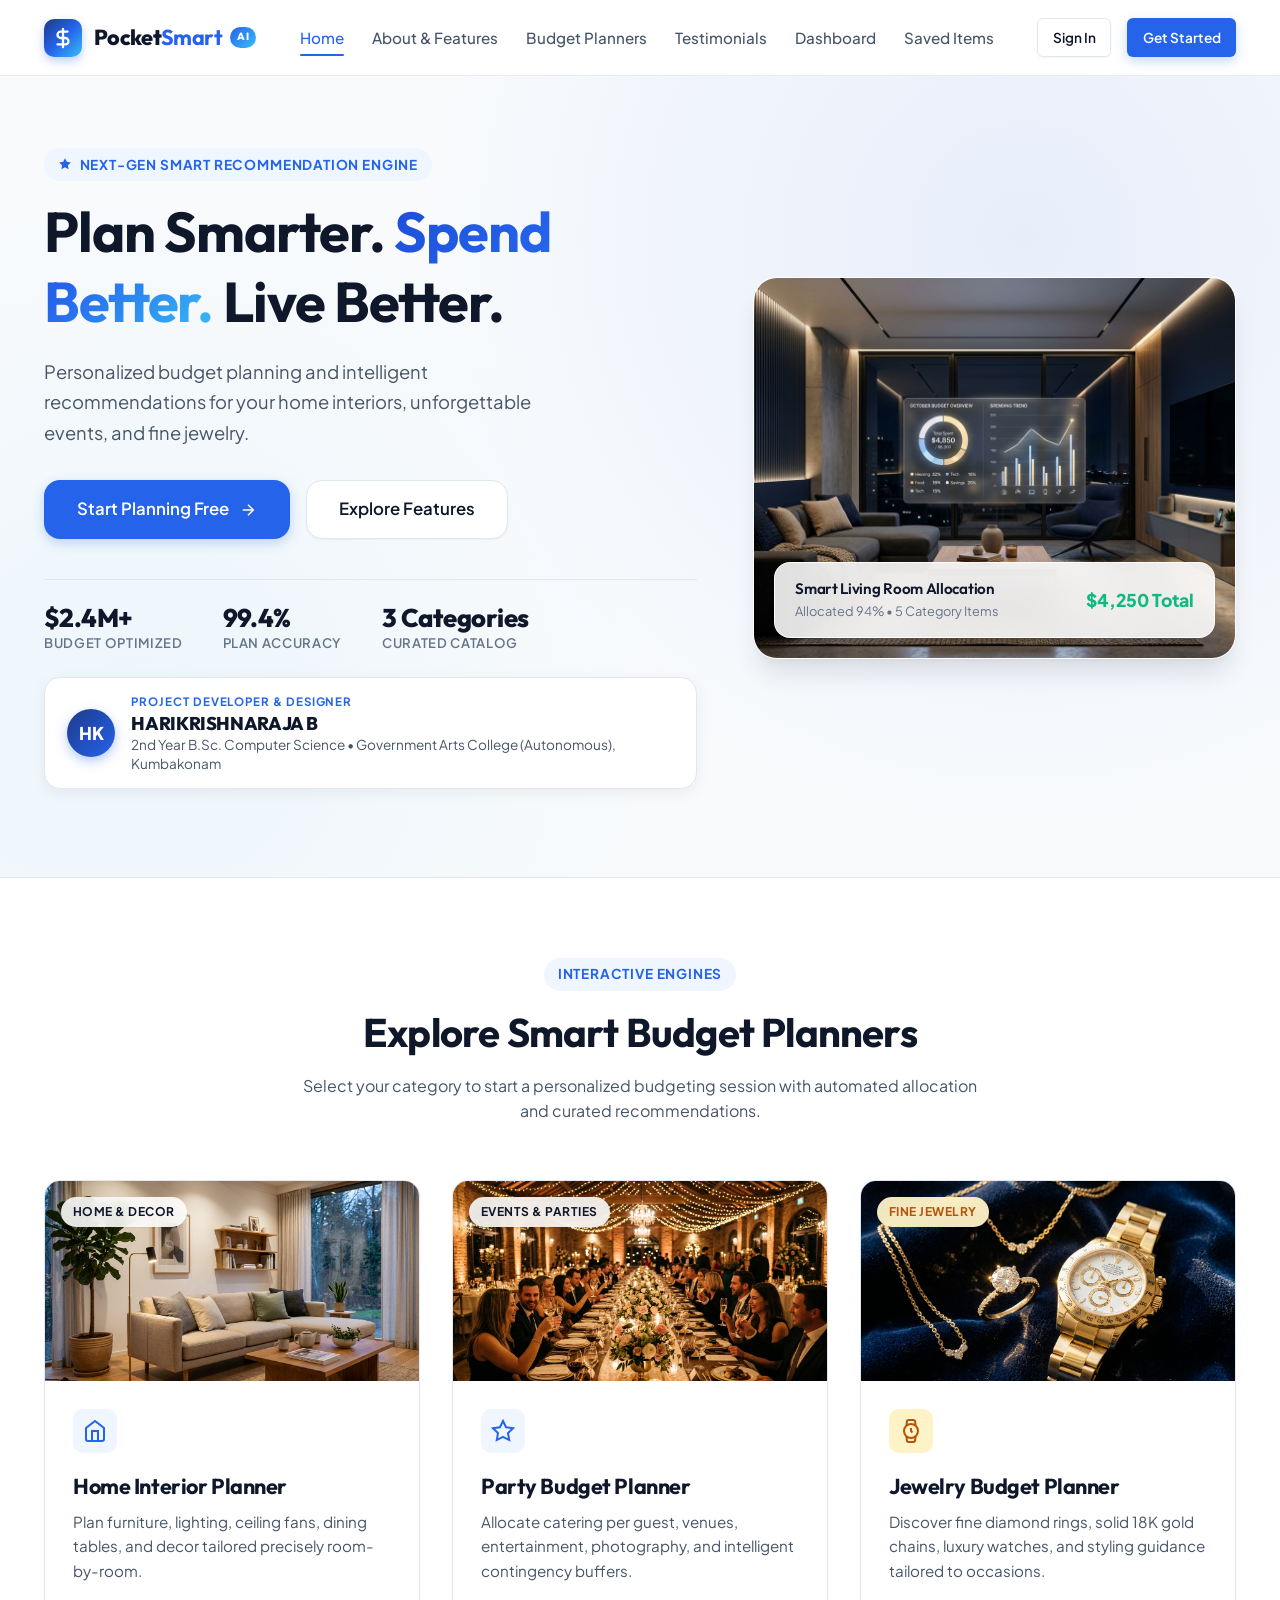
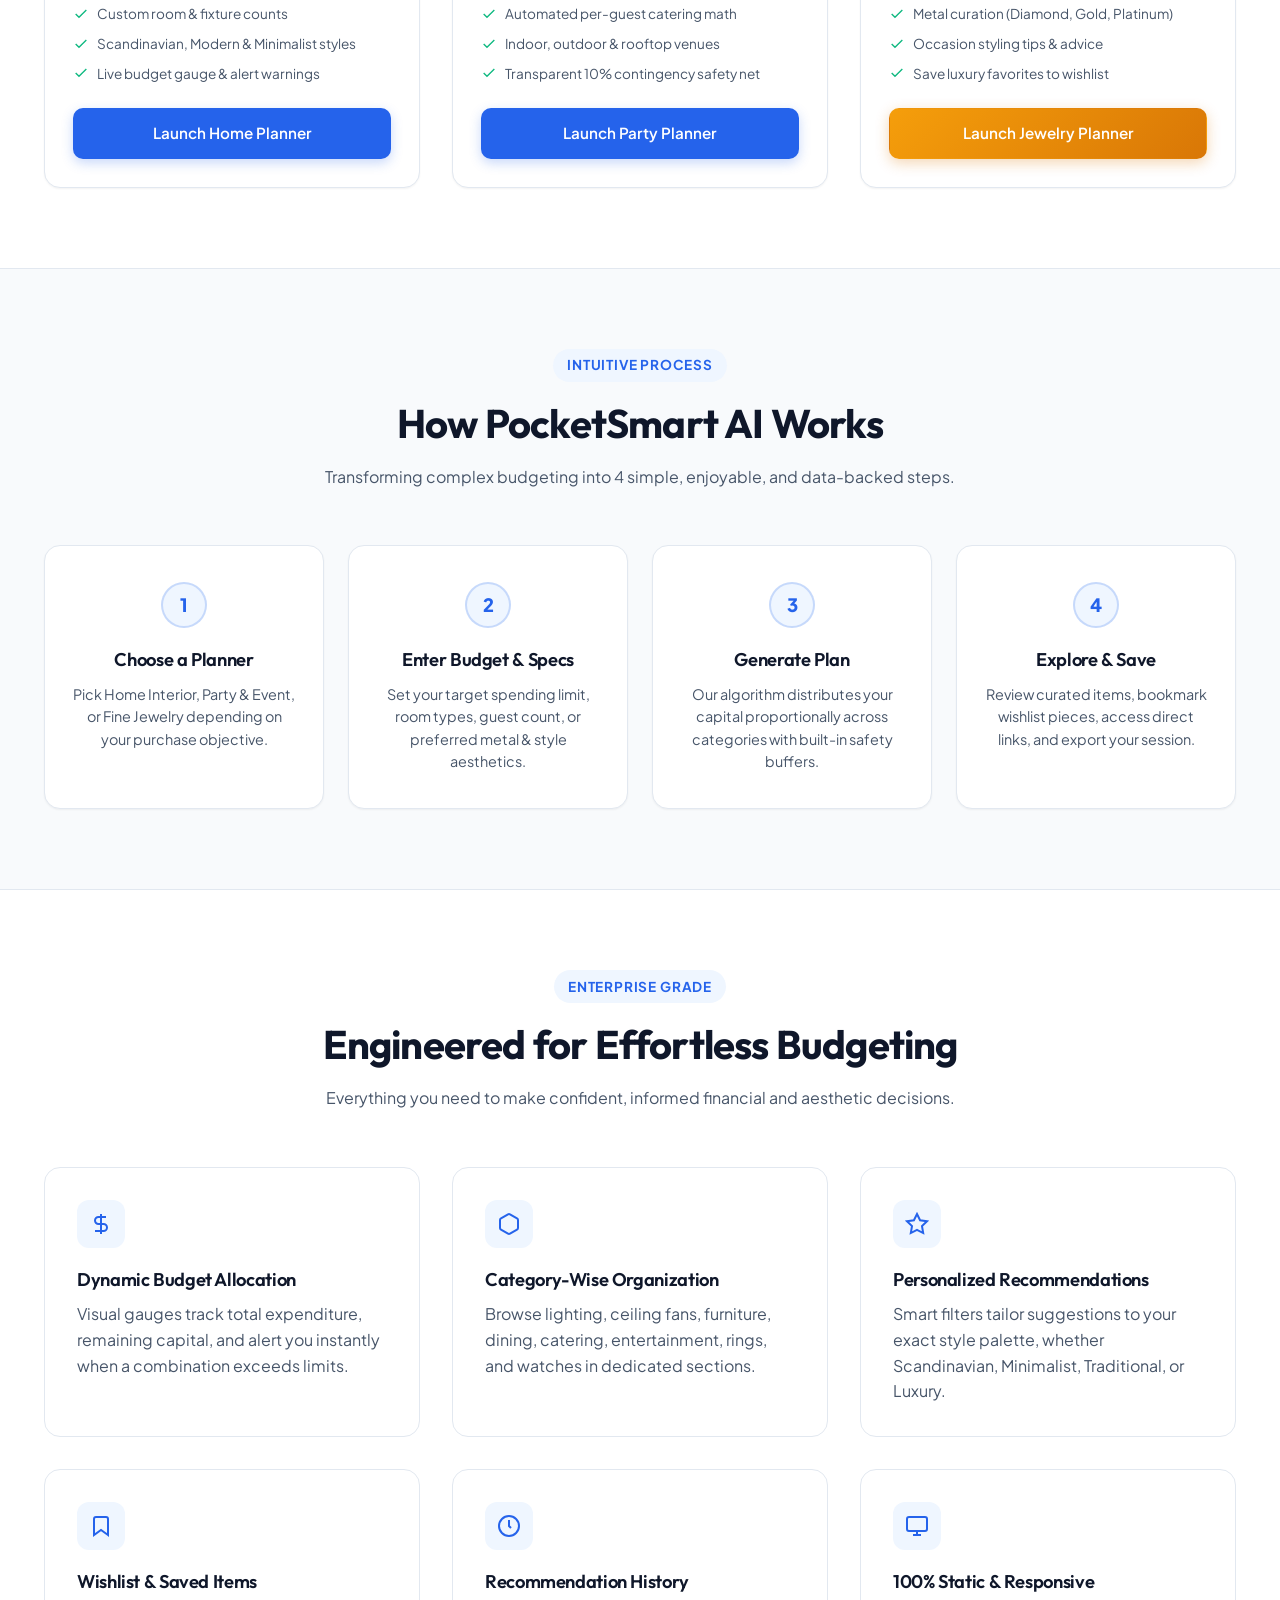
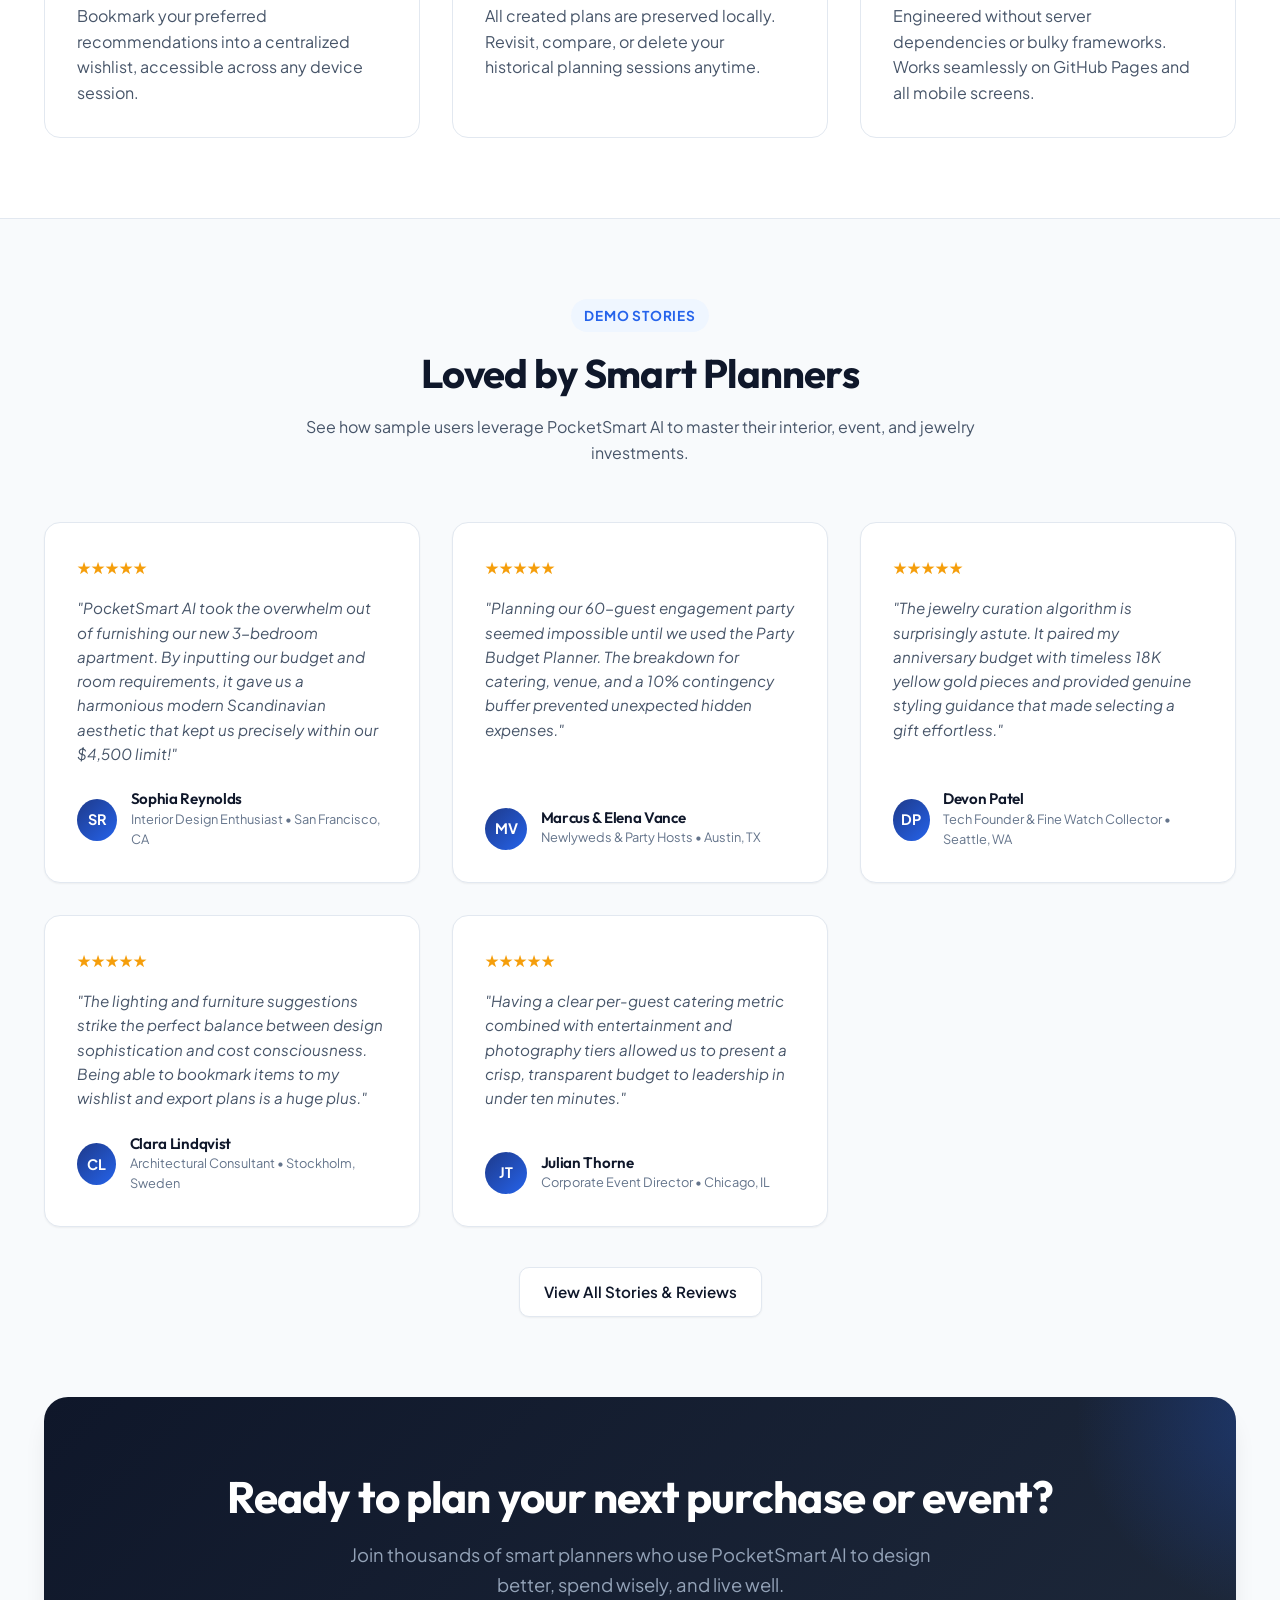
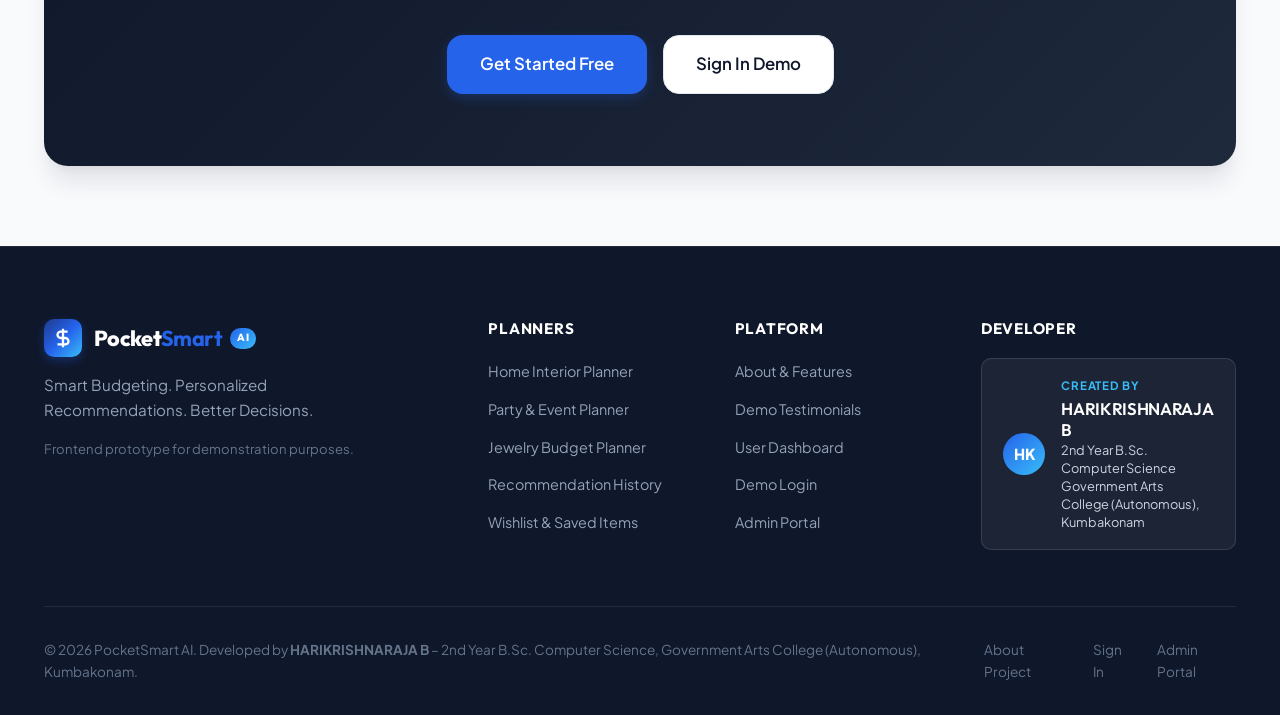
==== commit b5c9a6b3: "Add files via upload" ====
--- a/index.html
+++ b/index.html
@@ -97,7 +97,7 @@
               <div class="creator-meta">
                 <span class="creator-by">Project Developer & Designer</span>
                 <h3 class="creator-name">HARIKRISHNARAJA B</h3>
-                <p class="creator-detail">3rd Year B.Sc. Computer Science • Government Arts College (Autonomous), Kumbakonam</p>
+                <p class="creator-detail">2nd Year B.Sc. Computer Science • Government Arts College (Autonomous), Kumbakonam</p>
               </div>
             </div>
           </div>
@@ -416,7 +416,7 @@
               <div style="font-size: 0.72rem; text-transform: uppercase; color: #38bdf8; font-weight: 700; letter-spacing: 0.06em;">Created By</div>
               <h4 style="color: #ffffff; font-size: 1.05rem; margin: 0.15rem 0;">HARIKRISHNARAJA B</h4>
               <p style="font-size: 0.8rem; color: #cbd5e1; margin: 0; line-height: 1.4;">
-                3rd Year B.Sc. Computer Science<br>
+                2nd Year B.Sc. Computer Science<br>
                 Government Arts College (Autonomous), Kumbakonam
               </p>
             </div>
@@ -425,7 +425,7 @@
       </div>
 
       <div class="footer-bottom">
-        <p>&copy; 2026 PocketSmart AI. Developed by <strong>HARIKRISHNARAJA B</strong> – 3rd Year B.Sc. Computer Science, Government Arts College (Autonomous), Kumbakonam.</p>
+        <p>&copy; 2026 PocketSmart AI. Developed by <strong>HARIKRISHNARAJA B</strong> – 2nd Year B.Sc. Computer Science, Government Arts College (Autonomous), Kumbakonam.</p>
         <div style="display: flex; gap: 1.5rem;">
           <a href="about.html" style="color:#64748b;">About Project</a>
           <a href="login.html" style="color:#64748b;">Sign In</a>
